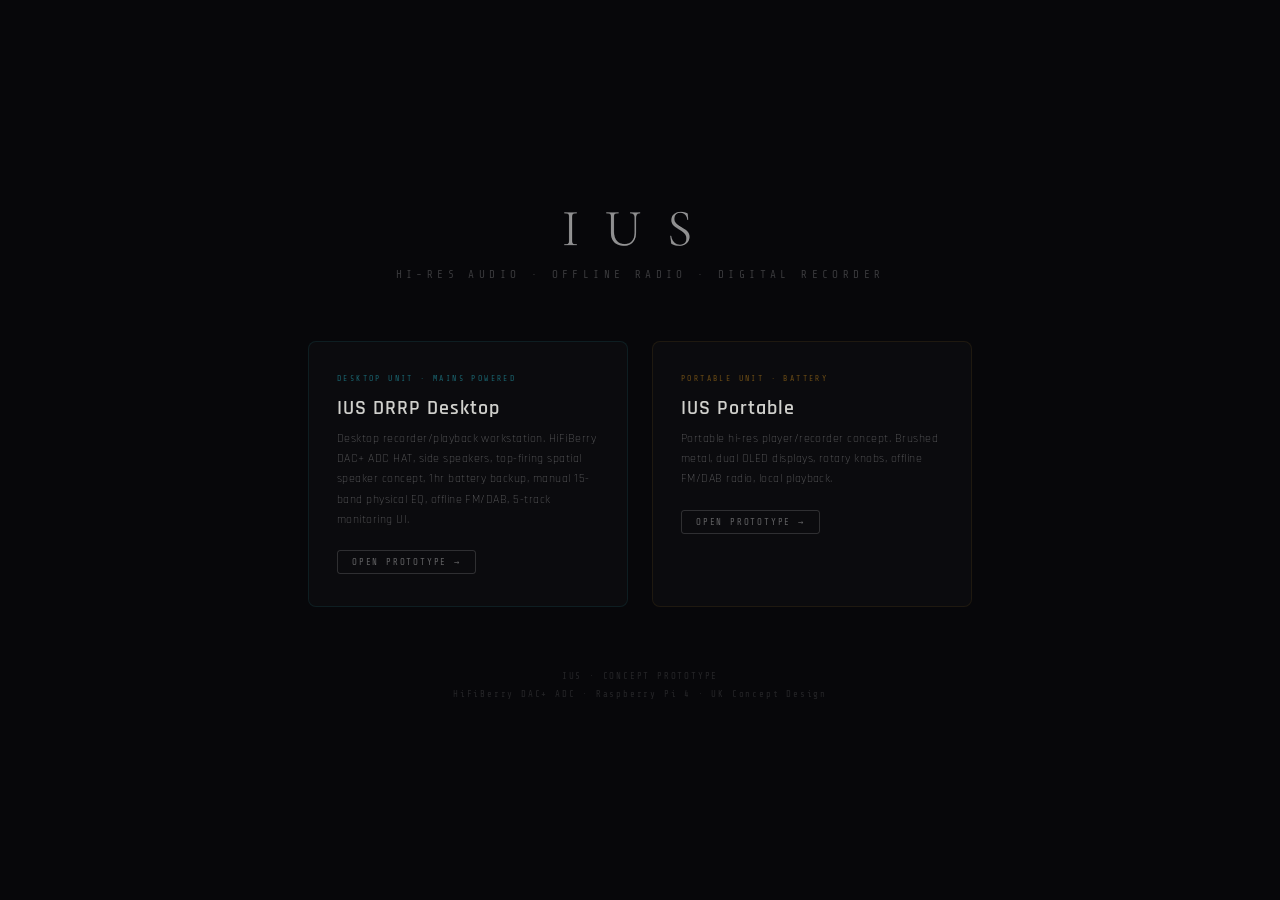
==== docs/index.html @ 7581f7c7 "Add files via upload" ====
<!DOCTYPE html>
<html lang="en">
<head>
<meta charset="UTF-8"/>
<meta name="viewport" content="width=device-width, initial-scale=1.0"/>
<title>IUS DRRP Product Suite</title>
<link href="https://fonts.googleapis.com/css2?family=Cormorant+Garamond:wght@300;400&family=Share+Tech+Mono&family=Rajdhani:wght@300;400;600&display=swap" rel="stylesheet"/>
<style>
*{box-sizing:border-box;margin:0;padding:0}
body{background:#07070a;color:#d0d0cc;font-family:'Rajdhani',sans-serif;min-height:100vh;display:flex;flex-direction:column;align-items:center;justify-content:center;padding:60px 20px;}
.logo{font-family:'Cormorant Garamond',serif;font-size:52px;font-weight:300;letter-spacing:.5em;color:rgba(255,255,255,.55);margin-bottom:8px;-webkit-text-stroke:0.5px rgba(255,255,255,.3)}
.sub{font-family:'Share Tech Mono',monospace;font-size:11px;letter-spacing:.4em;color:rgba(255,255,255,.2);margin-bottom:60px}
.cards{display:flex;gap:24px;flex-wrap:wrap;justify-content:center;max-width:780px}
.card{border:1px solid rgba(255,255,255,.08);border-radius:8px;padding:32px 28px;width:320px;text-decoration:none;color:inherit;transition:all .3s ease;position:relative;overflow:hidden;background:rgba(255,255,255,.02)}
.card::before{content:'';position:absolute;inset:0;opacity:0;background:linear-gradient(135deg,rgba(255,255,255,.04),transparent);transition:opacity .3s}
.card:hover{border-color:rgba(255,255,255,.18);transform:translateY(-4px);box-shadow:0 20px 40px rgba(0,0,0,.5)}
.card:hover::before{opacity:1}
.card-tag{font-family:'Share Tech Mono',monospace;font-size:8px;letter-spacing:.3em;color:rgba(255,255,255,.25);margin-bottom:12px}
.card-title{font-size:20px;font-weight:600;letter-spacing:.05em;margin-bottom:8px}
.card-desc{font-size:12px;font-weight:300;color:rgba(255,255,255,.4);line-height:1.7;letter-spacing:.04em;margin-bottom:20px}
.card-cta{font-family:'Share Tech Mono',monospace;font-size:9px;letter-spacing:.2em;color:rgba(255,255,255,.35);border:1px solid rgba(255,255,255,.15);padding:6px 14px;border-radius:3px;display:inline-block;transition:all .2s}
.card:hover .card-cta{color:rgba(255,255,255,.7);border-color:rgba(255,255,255,.35)}
.card.desktop .card-tag{color:rgba(48,232,255,.4)}
.card.desktop{border-color:rgba(48,232,255,.08)}
.card.desktop:hover{border-color:rgba(48,232,255,.25);box-shadow:0 20px 40px rgba(0,0,0,.5),0 0 40px rgba(48,232,255,.05)}
.card.portable .card-tag{color:rgba(255,176,32,.4)}
.card.portable{border-color:rgba(255,176,32,.08)}
.card.portable:hover{border-color:rgba(255,176,32,.25);box-shadow:0 20px 40px rgba(0,0,0,.5),0 0 40px rgba(255,176,32,.05)}
.footer{margin-top:60px;font-family:'Share Tech Mono',monospace;font-size:9px;color:rgba(255,255,255,.12);letter-spacing:.2em;text-align:center;line-height:2}
</style>
</head>
<body>
<div class="logo">IUS</div>
<div class="sub">HI-RES AUDIO · OFFLINE RADIO · DIGITAL RECORDER</div>
<div class="cards">
  <a class="card desktop" href="ius-desktop.html">
    <div class="card-tag">DESKTOP UNIT · MAINS POWERED</div>
    <div class="card-title">IUS DRRP Desktop</div>
    <div class="card-desc">Desktop recorder/playback workstation. HiFiBerry DAC+ ADC HAT, side speakers, top-firing spatial speaker concept, 1hr battery backup, manual 15-band physical EQ, offline FM/DAB, 5-track monitoring UI.</div>
    <div class="card-cta">OPEN PROTOTYPE →</div>
  </a>
  <a class="card portable" href="ius-portable.html">
    <div class="card-tag">PORTABLE UNIT · BATTERY</div>
    <div class="card-title">IUS Portable</div>
    <div class="card-desc">Portable hi-res player/recorder concept. Brushed metal, dual OLED displays, rotary knobs, offline FM/DAB radio, local playback.</div>
    <div class="card-cta">OPEN PROTOTYPE →</div>
  </a>
</div>
<div class="footer">
  IUS · CONCEPT PROTOTYPE<br>
  HiFiBerry DAC+ ADC · Raspberry Pi 4 · UK Concept Design
</div>
</body>
</html>
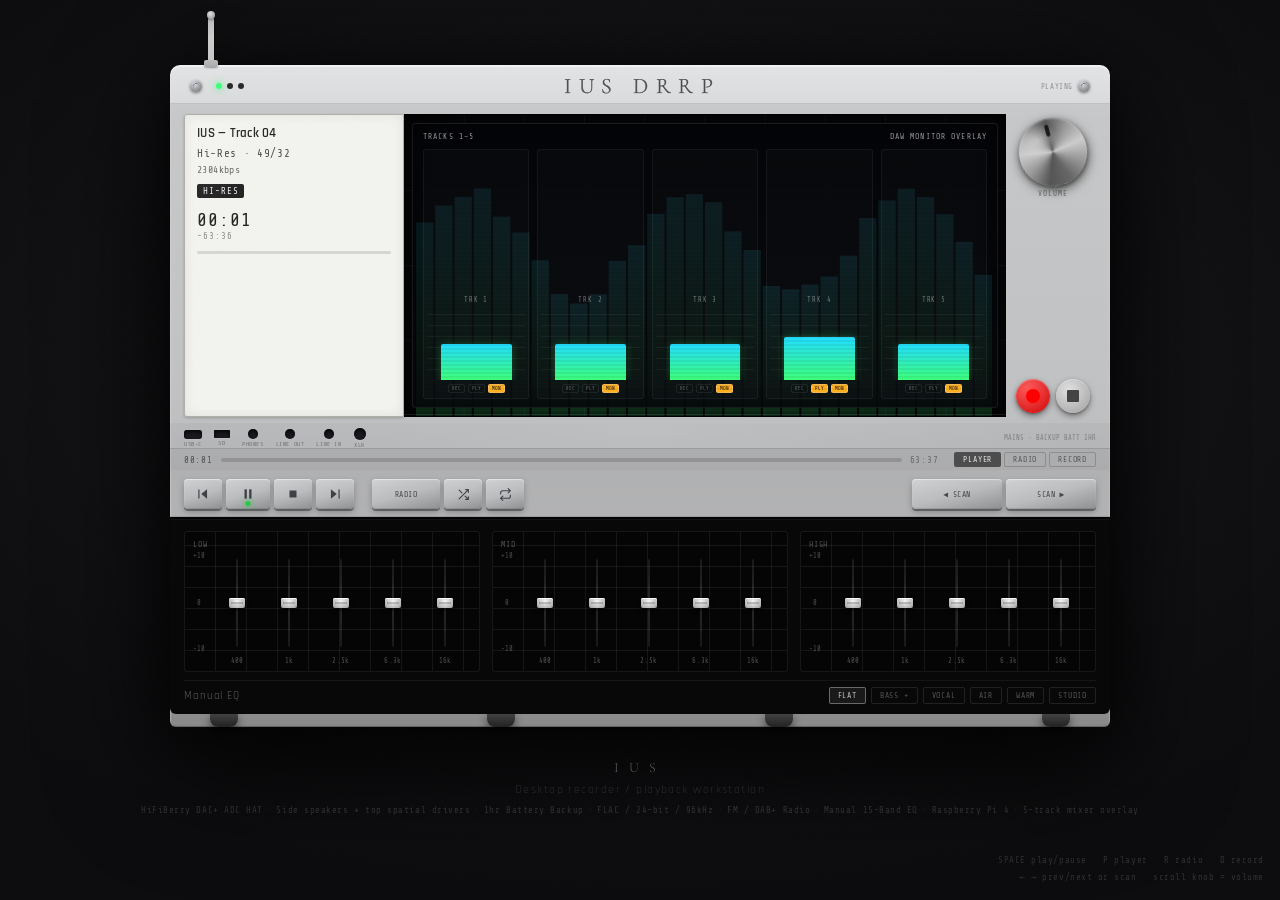
==== commit d94a6fdf: "Add files via upload" ====
--- a/docs/index.html
+++ b/docs/index.html
@@ -3,52 +3,1231 @@
 <head>
 <meta charset="UTF-8"/>
 <meta name="viewport" content="width=device-width, initial-scale=1.0"/>
-<title>IUS DRRP Product Suite</title>
-<link href="https://fonts.googleapis.com/css2?family=Cormorant+Garamond:wght@300;400&family=Share+Tech+Mono&family=Rajdhani:wght@300;400;600&display=swap" rel="stylesheet"/>
+<title>IUS DRRP Desktop</title>
+<link rel="preconnect" href="https://fonts.googleapis.com"/>
+<link href="https://fonts.googleapis.com/css2?family=Cormorant+Garamond:wght@300;400&family=Share+Tech+Mono&family=Rajdhani:wght@300;400;500;600&display=swap" rel="stylesheet"/>
 <style>
-*{box-sizing:border-box;margin:0;padding:0}
-body{background:#07070a;color:#d0d0cc;font-family:'Rajdhani',sans-serif;min-height:100vh;display:flex;flex-direction:column;align-items:center;justify-content:center;padding:60px 20px;}
-.logo{font-family:'Cormorant Garamond',serif;font-size:52px;font-weight:300;letter-spacing:.5em;color:rgba(255,255,255,.55);margin-bottom:8px;-webkit-text-stroke:0.5px rgba(255,255,255,.3)}
-.sub{font-family:'Share Tech Mono',monospace;font-size:11px;letter-spacing:.4em;color:rgba(255,255,255,.2);margin-bottom:60px}
-.cards{display:flex;gap:24px;flex-wrap:wrap;justify-content:center;max-width:780px}
-.card{border:1px solid rgba(255,255,255,.08);border-radius:8px;padding:32px 28px;width:320px;text-decoration:none;color:inherit;transition:all .3s ease;position:relative;overflow:hidden;background:rgba(255,255,255,.02)}
-.card::before{content:'';position:absolute;inset:0;opacity:0;background:linear-gradient(135deg,rgba(255,255,255,.04),transparent);transition:opacity .3s}
-.card:hover{border-color:rgba(255,255,255,.18);transform:translateY(-4px);box-shadow:0 20px 40px rgba(0,0,0,.5)}
-.card:hover::before{opacity:1}
-.card-tag{font-family:'Share Tech Mono',monospace;font-size:8px;letter-spacing:.3em;color:rgba(255,255,255,.25);margin-bottom:12px}
-.card-title{font-size:20px;font-weight:600;letter-spacing:.05em;margin-bottom:8px}
-.card-desc{font-size:12px;font-weight:300;color:rgba(255,255,255,.4);line-height:1.7;letter-spacing:.04em;margin-bottom:20px}
-.card-cta{font-family:'Share Tech Mono',monospace;font-size:9px;letter-spacing:.2em;color:rgba(255,255,255,.35);border:1px solid rgba(255,255,255,.15);padding:6px 14px;border-radius:3px;display:inline-block;transition:all .2s}
-.card:hover .card-cta{color:rgba(255,255,255,.7);border-color:rgba(255,255,255,.35)}
-.card.desktop .card-tag{color:rgba(48,232,255,.4)}
-.card.desktop{border-color:rgba(48,232,255,.08)}
-.card.desktop:hover{border-color:rgba(48,232,255,.25);box-shadow:0 20px 40px rgba(0,0,0,.5),0 0 40px rgba(48,232,255,.05)}
-.card.portable .card-tag{color:rgba(255,176,32,.4)}
-.card.portable{border-color:rgba(255,176,32,.08)}
-.card.portable:hover{border-color:rgba(255,176,32,.25);box-shadow:0 20px 40px rgba(0,0,0,.5),0 0 40px rgba(255,176,32,.05)}
-.footer{margin-top:60px;font-family:'Share Tech Mono',monospace;font-size:9px;color:rgba(255,255,255,.12);letter-spacing:.2em;text-align:center;line-height:2}
+*,*::before,*::after{box-sizing:border-box;margin:0;padding:0}
+:root{
+  /* Body / housing */
+  --body-light:#d6d7d8;--body-mid:#c4c5c6;--body-dark:#aaaaac;
+  --body-edge:#888;--body-shadow:#666;
+  --body-hi:rgba(255,255,255,.45);
+  /* Brushed metal */
+  --rim-top:#e2e3e4;--rim-bot:#8a8b8c;
+  /* Display */
+  --disp-bg:#060608;--disp-dim:#0c0c10;
+  --disp-green:#3dff7a;--disp-amber:#ffb020;
+  --disp-cyan:#22ddff;--disp-red:#ff2a3c;--disp-white:#e8eeea;
+  /* Info panel */
+  --info-bg:#f2f2ee;--info-border:#b0b0a8;
+  /* Buttons */
+  --btn-top:#d0d1d2;--btn-face:#bbbcbe;--btn-bot:#8e9092;
+  /* EQ */
+  --eq-bg:#080808;--eq-grid:rgba(255,255,255,.07);--eq-line:rgba(255,255,255,.18);
+  --fader-track:rgba(255,255,255,.12);--fader-dot:#f0f0f0;
+  /* Fonts */
+  --f-display:'Cormorant Garamond',serif;
+  --f-mono:'Share Tech Mono',monospace;
+  --f-ui:'Rajdhani',sans-serif;
+}
+html,body{min-height:100%;background:#111114;font-family:var(--f-ui);color:#e0e0e0}
+body{display:flex;flex-direction:column;align-items:center;justify-content:center;min-height:100vh;padding:40px 16px 60px;
+  background:radial-gradient(ellipse 70% 60% at 50% 40%,#1a1a1e 0%,#0c0c0e 100%)}
+
+/* ═══════════════════════════════
+   SCENE
+═══════════════════════════════ */
+.scene{position:relative;display:flex;flex-direction:column;align-items:center;gap:0;width:100%}
+.grain{position:fixed;inset:0;pointer-events:none;opacity:.4;mix-blend-mode:overlay;z-index:0;
+  background-image:url("data:image/svg+xml,%3Csvg viewBox='0 0 200 200' xmlns='http://www.w3.org/2000/svg'%3E%3Cfilter id='n'%3E%3CfeTurbulence type='fractalNoise' baseFrequency='.9' numOctaves='4' stitchTiles='stitch'/%3E%3C/filter%3E%3Crect width='100%25' height='100%25' filter='url(%23n)' opacity='.035'/%3E%3C/svg%3E");
+  background-size:200px}
+
+/* ═══════════════════════════════
+   DEVICE WRAPPER
+═══════════════════════════════ */
+.device{
+  position:relative;z-index:10;width:min(940px,98vw);
+  filter:drop-shadow(0 28px 56px rgba(0,0,0,.8)) drop-shadow(0 6px 18px rgba(0,0,0,.5));
+  animation:unitEnter .85s cubic-bezier(.16,1,.3,1) both;
+}
+
+/* ═══════════════════════════════
+   HOUSING
+═══════════════════════════════ */
+.housing{
+  position:relative;
+  border-radius:10px 10px 6px 6px;
+  overflow:visible;
+  background-image:
+    repeating-linear-gradient(0deg,transparent,transparent 3px,rgba(255,255,255,.008) 3px,rgba(255,255,255,.008) 6px),
+    linear-gradient(180deg,var(--rim-top) 0%,var(--body-light) 8%,var(--body-mid) 45%,var(--body-dark) 85%,var(--body-edge) 100%);
+  box-shadow:
+    inset 0 2px 1px rgba(255,255,255,.5),
+    inset 0 -1px 1px rgba(0,0,0,.3),
+    inset 1px 0 1px rgba(255,255,255,.3),
+    inset -1px 0 1px rgba(255,255,255,.2);
+}
+
+/* ═══════════════════════════════
+   TOP RAIL — branding + screws
+═══════════════════════════════ */
+.top-rail{
+  display:flex;align-items:center;justify-content:space-between;
+  padding:8px 20px 4px;
+  border-bottom:1px solid rgba(0,0,0,.12);
+  position:relative;
+}
+.screw{
+  width:12px;height:12px;border-radius:50%;
+  background:radial-gradient(circle at 38% 35%,#dde 0%,#aaa 40%,#666 100%);
+  box-shadow:0 1px 3px rgba(0,0,0,.5),inset 0 1px 1px rgba(255,255,255,.4);
+  position:relative;flex-shrink:0;
+}
+.screw::after{
+  content:'';position:absolute;inset:3px;
+  background:transparent;
+  border-top:1.5px solid rgba(0,0,0,.5);
+  border-radius:50%;transform:rotate(-35deg);
+}
+.brand-logo{
+  font-family:var(--f-display);font-size:22px;font-weight:300;
+  letter-spacing:.35em;color:rgba(60,60,60,.85);
+  text-transform:uppercase;
+  /* Outline/stroke style from Image 3 */
+  -webkit-text-stroke:0.5px rgba(40,40,40,.6);
+  text-shadow:0 1px 0 rgba(255,255,255,.5);
+  user-select:none;
+}
+
+/* Antenna */
+.antenna{
+  position:absolute;top:-48px;left:38px;width:6px;height:50px;
+  background:linear-gradient(180deg,#bbb 0%,#ccc 40%,var(--body-mid) 100%);
+  border-radius:3px 3px 0 0;
+  box-shadow:1px 0 2px rgba(0,0,0,.3);
+  transform-origin:bottom center;
+}
+.antenna::before{
+  content:'';position:absolute;top:-6px;left:50%;transform:translateX(-50%);
+  width:8px;height:8px;border-radius:50%;
+  background:radial-gradient(circle at 40% 35%,#e0e0e0,#888);
+  box-shadow:0 1px 3px rgba(0,0,0,.4);
+}
+.antenna-base{
+  position:absolute;bottom:0;left:50%;transform:translateX(-50%);
+  width:14px;height:7px;border-radius:2px;
+  background:linear-gradient(180deg,#bbb,var(--body-dark));
+  box-shadow:0 1px 2px rgba(0,0,0,.3);
+}
+
+/* ═══════════════════════════════
+   MAIN DISPLAY SECTION
+═══════════════════════════════ */
+.display-section{
+  display:flex;gap:0;padding:10px 14px 6px;align-items:stretch;
+  background:linear-gradient(180deg,rgba(0,0,0,.08) 0%,transparent 100%);
+}
+
+/* Left: white info panel */
+.info-panel{
+  width:220px;flex-shrink:0;
+  background:var(--info-bg);
+  border:1px solid var(--info-border);
+  border-radius:3px 0 0 3px;
+  padding:10px 12px;
+  display:flex;flex-direction:column;gap:4px;
+  box-shadow:inset 0 0 12px rgba(0,0,0,.08),0 1px 3px rgba(0,0,0,.2);
+  position:relative;min-height:110px;
+}
+.info-panel::after{
+  content:'';position:absolute;top:0;left:0;right:0;bottom:0;
+  background:linear-gradient(135deg,rgba(255,255,255,.1) 0%,transparent 50%);
+  pointer-events:none;border-radius:3px 0 0 3px;
+}
+.info-track-name{font-family:var(--f-ui);font-size:13px;font-weight:600;color:#1a1a1a;letter-spacing:.02em}
+.info-quality{font-family:var(--f-mono);font-size:11px;color:#444;letter-spacing:.06em;margin-top:2px}
+.info-detail{font-family:var(--f-mono);font-size:10px;color:#666;letter-spacing:.04em}
+.info-format-badge{
+  display:inline-block;margin-top:4px;padding:2px 6px;
+  background:#1a1a1a;color:#f0f0f0;
+  font-family:var(--f-mono);font-size:9px;letter-spacing:.1em;border-radius:2px;
+}
+.info-progress{margin-top:auto;height:3px;background:rgba(0,0,0,.12);border-radius:2px;overflow:hidden}
+.info-progress-fill{height:100%;background:linear-gradient(90deg,#1a1a1a,#555);border-radius:2px;transition:width .6s linear;width:0%}
+
+/* Centre: waveform display */
+.waveform-display{
+  flex:1;background:var(--disp-bg);position:relative;overflow:hidden;
+  border-top:1px solid #000;border-bottom:1px solid #000;
+  box-shadow:inset 0 0 30px rgba(0,0,0,.7);
+  min-height:110px;
+}
+.waveform-display::after{
+  content:'';position:absolute;inset:0;pointer-events:none;z-index:5;
+  background:repeating-linear-gradient(0deg,transparent,transparent 2px,rgba(0,0,0,.06) 2px,rgba(0,0,0,.06) 4px);
+}
+#waveCanvas{width:100%;height:100%;display:block}
+
+/* Radio freq overlay (hidden in player mode) */
+.wave-radio-overlay{
+  position:absolute;inset:0;display:flex;flex-direction:column;
+  align-items:center;justify-content:center;gap:4px;
+  pointer-events:none;opacity:0;transition:opacity .3s;z-index:4;
+}
+.wave-radio-overlay.show{opacity:1}
+.radio-big-freq{font-family:var(--f-mono);font-size:32px;color:var(--disp-amber);letter-spacing:.08em;text-shadow:0 0 20px var(--disp-amber)}
+.radio-big-band{font-family:var(--f-mono);font-size:10px;color:var(--disp-amber);letter-spacing:.4em;opacity:.8}
+.radio-station-name{font-family:var(--f-mono);font-size:11px;color:var(--disp-cyan);letter-spacing:.1em}
+
+/* Rec overlay */
+.wave-rec-overlay{
+  position:absolute;bottom:6px;right:8px;
+  font-family:var(--f-mono);font-size:10px;color:var(--disp-red);letter-spacing:.2em;
+  opacity:0;transition:opacity .3s;z-index:4;
+}
+.wave-rec-overlay.show{opacity:1;animation:recBlink 1s ease-in-out infinite}
+
+.mixer-overlay{position:absolute;inset:8px;display:flex;flex-direction:column;gap:8px;padding:8px 10px;background:linear-gradient(180deg,rgba(4,5,8,.92),rgba(8,10,14,.88));border:1px solid rgba(255,255,255,.08);border-radius:4px;opacity:0;pointer-events:none;transition:opacity .18s ease;z-index:4;box-shadow:inset 0 0 18px rgba(0,0,0,.45);}
+.mixer-overlay.active{opacity:1;}
+.mixer-head{display:flex;justify-content:space-between;align-items:center;font-family:var(--f-mono);font-size:8px;letter-spacing:.14em;color:rgba(255,255,255,.6);}
+.mixer-grid{display:grid;grid-template-columns:repeat(5,1fr);gap:8px;flex:1;}
+.mixer-track{display:flex;flex-direction:column;align-items:center;justify-content:flex-end;gap:4px;padding:5px 3px;background:rgba(255,255,255,.02);border:1px solid rgba(255,255,255,.05);border-radius:3px;}
+.mixer-label{font-family:var(--f-mono);font-size:7px;color:rgba(255,255,255,.42);letter-spacing:.12em;}
+.mixer-meter-wrap{width:100%;height:72px;display:flex;align-items:flex-end;justify-content:center;background:repeating-linear-gradient(0deg,transparent,transparent 10px,rgba(255,255,255,.05) 10px,rgba(255,255,255,.05) 11px);border-radius:2px;overflow:hidden;position:relative;}
+.mixer-meter{width:72%;height:20%;background:linear-gradient(180deg,var(--disp-cyan),var(--disp-green));box-shadow:0 0 8px rgba(61,255,122,.25);border-radius:2px 2px 0 0;transition:height .16s ease;}
+.mixer-state{display:flex;gap:3px;flex-wrap:wrap;justify-content:center;}
+.mixer-pill{padding:1px 3px;border:1px solid rgba(255,255,255,.08);border-radius:2px;font-family:var(--f-mono);font-size:5px;color:rgba(255,255,255,.36);}
+.mixer-pill.on{color:#111;background:var(--disp-amber);border-color:rgba(255,255,255,.25);}
+.mixer-pill.mon.on{background:var(--disp-cyan);}
+
+/* Right control cluster */
+.control-cluster{
+  display:flex;flex-direction:column;align-items:center;justify-content:space-between;
+  padding:4px 6px 4px 10px;gap:8px;flex-shrink:0;
+}
+.main-knob-wrap{display:flex;flex-direction:column;align-items:center;gap:3px}
+.main-knob{
+  width:68px;height:68px;border-radius:50%;cursor:ns-resize;
+  position:relative;user-select:none;
+  background:
+    radial-gradient(ellipse 55% 38% at 32% 28%,rgba(255,255,255,.42) 0%,transparent 60%),
+    conic-gradient(from 0deg,#555,#999,#ccc,#999,#666,#555,#999,#ccc,#999,#555);
+  box-shadow:0 4px 12px rgba(0,0,0,.6),0 2px 4px rgba(0,0,0,.4),inset 0 1px 2px rgba(255,255,255,.25);
+  transition:transform .08s ease;
+}
+.main-knob:active{transform:scale(.97)}
+.main-knob-notch{
+  position:absolute;top:6px;left:50%;transform:translateX(-50%);
+  width:4px;height:12px;background:rgba(0,0,0,.75);border-radius:2px;
+}
+.main-knob-label{font-family:var(--f-mono);font-size:7.5px;color:rgba(0,0,0,.45);letter-spacing:.12em}
+
+.rec-btn-group{display:flex;gap:6px;align-items:center}
+.rec-btn{
+  width:34px;height:34px;border-radius:50%;border:none;cursor:pointer;
+  display:flex;align-items:center;justify-content:center;
+  box-shadow:0 3px 6px rgba(0,0,0,.4),0 1px 2px rgba(0,0,0,.3),inset 0 1px 1px rgba(255,255,255,.3);
+  transition:all .1s ease;outline:none;position:relative;
+  background:radial-gradient(circle at 38% 32%,rgba(255,255,255,.35),rgba(0,0,0,.1));
+}
+.rec-btn.record-btn{background:radial-gradient(circle at 38% 32%,#ff6666,#cc0000)}
+.rec-btn.record-btn::after{content:'';width:14px;height:14px;border-radius:50%;background:#ff0000;box-shadow:0 0 6px rgba(255,0,0,.6)}
+.rec-btn.record-btn.active::after{animation:recBlink 0.8s ease-in-out infinite}
+.rec-btn.stop-btn{background:radial-gradient(circle at 38% 32%,#e0e0e0,#a0a0a0)}
+.rec-btn.stop-btn::after{content:'';width:12px;height:12px;background:#444;border-radius:1px}
+.rec-btn:active{transform:translateY(1px);box-shadow:0 1px 3px rgba(0,0,0,.4)}
+
+/* ═══════════════════════════════
+   PROGRESS / TABS ROW
+═══════════════════════════════ */
+.progress-row{
+  display:flex;align-items:center;gap:8px;
+  padding:3px 14px 3px;
+  background:rgba(0,0,0,.08);
+  border-top:1px solid rgba(0,0,0,.1);border-bottom:1px solid rgba(255,255,255,.06);
+}
+.prog-time{font-family:var(--f-mono);font-size:9px;color:rgba(0,0,0,.5);letter-spacing:.08em;flex-shrink:0}
+.prog-track{flex:1;height:4px;background:rgba(0,0,0,.15);border-radius:2px;overflow:hidden;cursor:pointer;position:relative}
+.prog-fill{height:100%;background:linear-gradient(90deg,#555,#333);border-radius:2px;transition:width .5s linear;width:0%;pointer-events:none}
+.prog-total{font-family:var(--f-mono);font-size:9px;color:rgba(0,0,0,.4);letter-spacing:.08em;flex-shrink:0}
+/* Mode tab buttons */
+.mode-tabs{display:flex;gap:3px;margin-left:8px}
+.mode-tab{
+  padding:2px 8px;border:1px solid rgba(0,0,0,.18);border-radius:2px;
+  background:transparent;cursor:pointer;
+  font-family:var(--f-mono);font-size:8px;letter-spacing:.1em;
+  color:rgba(0,0,0,.5);transition:all .15s ease;outline:none;
+}
+.mode-tab.active{background:rgba(0,0,0,.55);color:#e8e8e8;border-color:transparent}
+.mode-tab:hover:not(.active){background:rgba(0,0,0,.1)}
+
+/* ═══════════════════════════════
+   TRANSPORT ROW
+═══════════════════════════════ */
+.transport-row{
+  display:flex;align-items:center;gap:4px;
+  padding:8px 14px 7px;
+  background:linear-gradient(180deg,rgba(0,0,0,.05) 0%,rgba(0,0,0,.02) 100%);
+  border-bottom:1px solid rgba(0,0,0,.1);
+}
+/* Physical square button */
+.t-btn{
+  width:38px;height:30px;border:none;border-radius:4px;cursor:pointer;
+  display:flex;align-items:center;justify-content:center;
+  font-family:var(--f-mono);font-size:8px;color:rgba(40,42,46,.8);
+  letter-spacing:.06em;outline:none;position:relative;
+  background:linear-gradient(165deg,var(--btn-top) 0%,var(--btn-face) 50%,var(--btn-bot) 100%);
+  box-shadow:0 2px 0 rgba(0,0,0,.35),0 3px 6px rgba(0,0,0,.25),inset 0 1px 1px rgba(255,255,255,.5),inset 0 -1px 0 rgba(0,0,0,.1);
+  transition:all .08s ease;user-select:none;
+}
+.t-btn svg{width:14px;height:14px;pointer-events:none}
+.t-btn svg polygon,.t-btn svg rect{fill:rgba(35,38,44,.82)}
+.t-btn svg line{stroke:rgba(35,38,44,.82);stroke-width:2;fill:none;stroke-linecap:round}
+.t-btn:hover{background:linear-gradient(165deg,#dcdee0 0%,#cacccf 50%,#989a9d 100%)}
+.t-btn:active,.t-btn.pressed{transform:translateY(2px);box-shadow:0 0 0 rgba(0,0,0,.35),inset 0 1px 2px rgba(0,0,0,.2)}
+/* Play button slightly larger + green indicator */
+.play-btn{width:44px;position:relative}
+.play-btn .play-led{
+  position:absolute;bottom:3px;left:50%;transform:translateX(-50%);
+  width:5px;height:5px;border-radius:50%;background:#2a2a2a;
+  transition:all .3s ease;
+}
+.play-btn.playing .play-led{background:#22cc44;box-shadow:0 0 6px #22cc44}
+/* Wide buttons */
+.t-btn.wide{width:68px}
+.t-btn.xwide{width:90px}
+/* Separator gap */
+.t-sep{width:10px;flex-shrink:0}
+.t-sep-sm{width:4px;flex-shrink:0}
+/* Right side of transport */
+.transport-right{margin-left:auto;display:flex;gap:4px;align-items:center}
+
+/* ═══════════════════════════════
+   EQ SECTION
+═══════════════════════════════ */
+.eq-section{
+  background:var(--eq-bg);
+  margin:0;
+  border-top:2px solid rgba(0,0,0,.5);
+  border-radius:0 0 6px 6px;
+  padding:12px 14px 10px;
+  position:relative;
+}
+.eq-section::before{
+  content:'';position:absolute;top:0;left:0;right:0;height:1px;
+  background:rgba(255,255,255,.04);
+}
+.eq-banks{display:flex;gap:12px}
+.eq-bank{
+  flex:1;display:flex;flex-direction:column;
+  border:1px solid rgba(255,255,255,.07);
+  border-radius:3px;padding:8px 8px 6px;
+  background:rgba(0,0,0,.3);
+  position:relative;
+}
+.eq-bank-bg-lines{
+  position:absolute;inset:0;overflow:hidden;border-radius:3px;pointer-events:none;
+  /* Subtle grid */
+  background-image:
+    repeating-linear-gradient(0deg,transparent,transparent 20px,var(--eq-grid) 20px,var(--eq-grid) 21px),
+    repeating-linear-gradient(90deg,transparent,transparent 30px,var(--eq-grid) 30px,var(--eq-grid) 31px);
+}
+.eq-bank-label-row{
+  display:flex;justify-content:flex-start;align-items:center;
+  margin-bottom:4px;
+}
+.eq-bank-dblabel{
+  font-family:var(--f-mono);font-size:8px;color:rgba(255,255,255,.3);
+  letter-spacing:.1em;
+}
+/* dB markers on left */
+.eq-db-markers{
+  display:flex;flex-direction:column;justify-content:space-between;
+  height:100px;padding:0;margin-right:4px;flex-shrink:0;
+}
+.eq-db-markers span{
+  font-family:var(--f-mono);font-size:7px;color:rgba(255,255,255,.28);
+  display:block;line-height:1;
+}
+.eq-faders-row{display:flex;gap:0;flex:1}
+.eq-fader-col{
+  flex:1;display:flex;flex-direction:column;align-items:center;gap:4px;
+  position:relative;
+}
+/* Fader track */
+.fader-track-wrap{
+  position:relative;width:100%;height:100px;display:flex;align-items:center;justify-content:center;
+  cursor:ns-resize;
+}
+.fader-track{
+  width:2px;height:88px;
+  background:linear-gradient(180deg,rgba(255,255,255,.08),rgba(255,255,255,.15),rgba(255,255,255,.08));
+  border-radius:1px;position:relative;
+}
+/* Tick marks on track */
+.fader-track::before{
+  content:'';position:absolute;left:-4px;right:-4px;
+  top:50%;height:1px;background:rgba(255,255,255,.2);transform:translateY(-50%);
+}
+/* Fader dot (the physical slider knob) */
+.fader-dot{
+  position:absolute;left:50%;transform:translate(-50%,-50%);
+  width:16px;height:10px;border-radius:2px;
+  background:radial-gradient(ellipse at 50% 30%,rgba(255,255,255,.95),rgba(200,200,200,.8));
+  box-shadow:0 2px 4px rgba(0,0,0,.6),0 1px 1px rgba(0,0,0,.3),inset 0 1px 0 rgba(255,255,255,.9);
+  cursor:ns-resize;top:50%;
+  z-index:5;transition:top .05s linear;
+}
+.fader-dot::after{content:'';position:absolute;inset:4px 2px;border-top:1px solid rgba(0,0,0,.2);border-bottom:1px solid rgba(0,0,0,.2)}
+/* Freq label */
+.fader-freq-label{
+  font-family:var(--f-mono);font-size:7px;color:rgba(255,255,255,.3);
+  letter-spacing:.04em;text-align:center;flex-shrink:0;
+}
+/* EQ bank group row (db markers + faders) */
+.eq-bank-main{display:flex;align-items:flex-start;gap:2px}
+/* Zero-line indicator */
+.fader-track::after{
+  content:'';position:absolute;left:-5px;right:-5px;
+  top:50%;height:1px;
+  background:rgba(255,255,255,.12);transform:translateY(-50%);
+}
+
+/* EQ footer */
+.eq-footer{
+  display:flex;align-items:center;justify-content:space-between;
+  margin-top:8px;padding-top:6px;border-top:1px solid rgba(255,255,255,.05);
+}
+.eq-label{font-family:var(--f-ui);font-size:11px;font-weight:400;color:rgba(255,255,255,.35);letter-spacing:.08em}
+.eq-presets{display:flex;gap:5px}
+.eq-preset-btn{
+  padding:3px 8px;border:1px solid rgba(255,255,255,.1);border-radius:2px;
+  background:transparent;color:rgba(255,255,255,.3);
+  font-family:var(--f-mono);font-size:8px;letter-spacing:.1em;
+  cursor:pointer;transition:all .18s;outline:none;
+}
+.eq-preset-btn:hover,.eq-preset-btn.active{
+  border-color:rgba(255,255,255,.35);color:rgba(255,255,255,.75);
+  background:rgba(255,255,255,.07);
+}
+
+/* ═══════════════════════════════
+   FEET
+═══════════════════════════════ */
+.feet-row{
+  display:flex;justify-content:space-between;padding:0 40px;
+  margin-top:-1px;
+}
+.foot{
+  width:28px;height:14px;
+  background:linear-gradient(180deg,#444,#222);
+  border-radius:0 0 8px 8px;
+  box-shadow:0 4px 8px rgba(0,0,0,.5);
+}
+
+/* ═══════════════════════════════
+   SIDE PORTS (visual only)
+═══════════════════════════════ */
+.side-ports-row{
+  display:flex;align-items:center;justify-content:center;gap:12px;
+  padding:5px 14px 0;
+  background:linear-gradient(90deg,rgba(0,0,0,.04),transparent,rgba(0,0,0,.04));
+}
+.port-item{display:flex;flex-direction:column;align-items:center;gap:2px}
+.port-hole{background:#1a1a20;border-radius:2px;box-shadow:inset 0 2px 4px rgba(0,0,0,.8),0 1px 0 rgba(255,255,255,.1)}
+.port-hole.usb{width:18px;height:9px;border-radius:3px}
+.port-hole.jack{width:10px;height:10px;border-radius:50%}
+.port-hole.sd{width:16px;height:8px;border-radius:1px}
+.port-hole.xlr{width:12px;height:12px;border-radius:50%}
+.port-label{font-family:var(--f-mono);font-size:6px;color:rgba(0,0,0,.38);letter-spacing:.1em}
+
+/* ═══════════════════════════════
+   BELOW DEVICE INFO
+═══════════════════════════════ */
+.device-info{
+  margin-top:32px;text-align:center;z-index:10;
+  animation:fadeUp .9s .4s both;
+}
+.device-info-brand{
+  font-family:var(--f-display);font-size:14px;font-weight:300;
+  letter-spacing:.7em;color:rgba(255,255,255,.35);margin-bottom:6px;
+}
+.device-info-tagline{font-family:var(--f-ui);font-size:12px;font-weight:300;color:rgba(255,255,255,.2);letter-spacing:.12em;margin-bottom:8px}
+.device-info-specs{display:flex;flex-wrap:wrap;justify-content:center;gap:0 4px;font-family:var(--f-mono);font-size:9px;color:rgba(255,255,255,.15);letter-spacing:.06em}
+.device-info-specs .dot{color:rgba(255,255,255,.1)}
+
+/* Kbd hint */
+.kbd-hint{position:fixed;bottom:14px;right:16px;font-family:var(--f-mono);font-size:9px;color:rgba(255,255,255,.15);letter-spacing:.06em;line-height:1.9;text-align:right;pointer-events:none;animation:fadeUp .8s 2s both}
+@media(max-width:600px){.kbd-hint{display:none}}
+
+/* ═══════════════════════════════
+   KEYFRAMES
+═══════════════════════════════ */
+@keyframes unitEnter{from{opacity:0;transform:translateY(24px) scale(.98)}to{opacity:1;transform:none}}
+@keyframes fadeUp{from{opacity:0;transform:translateY(12px)}to{opacity:1;transform:none}}
+@keyframes recBlink{0%,100%{opacity:1}50%{opacity:.2}}
+@keyframes dotBreathe{0%,100%{opacity:1}50%{opacity:.35}}
+
+/* ═══════════════════════════════
+   STATUS LEDS
+═══════════════════════════════ */
+.status-leds{display:flex;gap:5px;align-items:center}
+.led{width:6px;height:6px;border-radius:50%;background:#2a2a2a;transition:all .35s ease}
+.led.on-red{background:var(--disp-red);box-shadow:0 0 7px var(--disp-red)}
+.led.on-green{background:var(--disp-green);box-shadow:0 0 7px var(--disp-green);animation:dotBreathe 2.5s ease-in-out infinite}
+.led.on-amber{background:var(--disp-amber);box-shadow:0 0 7px var(--disp-amber)}
+
+/* Mode button active accent line */
+.t-btn.mode-active{
+  background:linear-gradient(165deg,#888a8d 0%,#6c6e70 50%,#505255 100%);
+  color:rgba(220,222,225,.9);
+  box-shadow:0 1px 0 rgba(0,0,0,.4),inset 0 2px 3px rgba(0,0,0,.25);
+}
+
+/* Responsive */
+@media(max-width:700px){
+  .info-panel{width:140px}
+  .brand-logo{font-size:16px;letter-spacing:.2em}
+  .main-knob{width:52px;height:52px}
+  .eq-banks{gap:6px}
+  .t-btn{width:30px;height:26px}
+  .t-btn.wide{width:52px}
+  .t-btn.xwide{width:68px}
+}
 </style>
 </head>
 <body>
-<div class="logo">IUS</div>
-<div class="sub">HI-RES AUDIO · OFFLINE RADIO · DIGITAL RECORDER</div>
-<div class="cards">
-  <a class="card desktop" href="ius-desktop.html">
-    <div class="card-tag">DESKTOP UNIT · MAINS POWERED</div>
-    <div class="card-title">IUS DRRP Desktop</div>
-    <div class="card-desc">Desktop recorder/playback workstation. HiFiBerry DAC+ ADC HAT, side speakers, top-firing spatial speaker concept, 1hr battery backup, manual 15-band physical EQ, offline FM/DAB, 5-track monitoring UI.</div>
-    <div class="card-cta">OPEN PROTOTYPE →</div>
-  </a>
-  <a class="card portable" href="ius-portable.html">
-    <div class="card-tag">PORTABLE UNIT · BATTERY</div>
-    <div class="card-title">IUS Portable</div>
-    <div class="card-desc">Portable hi-res player/recorder concept. Brushed metal, dual OLED displays, rotary knobs, offline FM/DAB radio, local playback.</div>
-    <div class="card-cta">OPEN PROTOTYPE →</div>
-  </a>
+<div class="grain"></div>
+
+<div class="scene">
+
+<!-- ═══════ DEVICE ═══════ -->
+<div class="device">
+<div class="housing">
+
+  <!-- Antenna -->
+  <div class="antenna" id="antenna"><div class="antenna-base"></div></div>
+
+  <!-- Top rail -->
+  <div class="top-rail">
+    <div style="display:flex;align-items:center;gap:14px">
+      <div class="screw"></div>
+      <div class="status-leds">
+        <div class="led" id="ledPower"></div>
+        <div class="led" id="ledRec"></div>
+        <div class="led" id="ledSig"></div>
+      </div>
+    </div>
+    <div class="brand-logo">IUS DRRP</div>
+    <div style="display:flex;align-items:center;gap:14px">
+      <div class="status-leds" style="flex-direction:row-reverse">
+        <div class="screw"></div>
+        <div style="font-family:var(--f-mono);font-size:7.5px;color:rgba(0,0,0,.35);letter-spacing:.08em" id="topStatusText">STANDBY</div>
+      </div>
+    </div>
+  </div>
+
+  <!-- Display section -->
+  <div class="display-section">
+
+    <!-- Left info panel -->
+    <div class="info-panel" id="infoPanel">
+      <div class="info-track-name" id="infTrackName">IUS DRRP — Track 04</div>
+      <div class="info-quality" id="infQuality">Hi-Res · 49/32</div>
+      <div class="info-detail" id="infDetail">FLAC · 24-bit / 48kHz</div>
+      <div><span class="info-format-badge" id="infBadge">HI-RES</span></div>
+      <div style="margin-top:6px">
+        <div style="font-family:var(--f-mono);font-size:18px;color:#1a1a1a;letter-spacing:.06em" id="infTime">00:00</div>
+        <div style="font-family:var(--f-mono);font-size:9px;color:#888;letter-spacing:.1em;margin-top:1px" id="infRemain">--:--</div>
+      </div>
+      <div class="info-progress" style="margin-top:6px">
+        <div class="info-progress-fill" id="infProgressFill"></div>
+      </div>
+    </div>
+
+    <!-- Centre waveform -->
+    <div class="waveform-display" id="waveformDisplay">
+      <canvas id="waveCanvas"></canvas>
+      <div class="wave-radio-overlay" id="radioOverlay">
+        <div class="radio-big-band" id="radioBigBand">FM</div>
+        <div class="radio-big-freq" id="radioBigFreq">102.5</div>
+        <div class="radio-station-name" id="radioStationName">BBC Radio 6</div>
+      </div>
+      <div class="wave-rec-overlay" id="recOverlay">● REC</div>
+      <div class="mixer-overlay" id="mixerOverlay">
+        <div class="mixer-head"><span>TRACKS 1–5</span><span id="mixerModeText">DAW MONITOR</span></div>
+        <div class="mixer-grid" id="mixerGrid"></div>
+      </div>
+    </div>
+
+    <!-- Right cluster: knob + rec buttons -->
+    <div class="control-cluster">
+      <div class="main-knob-wrap">
+        <div class="main-knob" id="mainKnob" data-angle="0">
+          <div class="main-knob-notch"></div>
+        </div>
+        <div class="main-knob-label" id="knobLabel">VOLUME</div>
+      </div>
+      <div class="rec-btn-group">
+        <div class="rec-btn record-btn" id="recBtn" title="Record"></div>
+        <div class="rec-btn stop-btn" id="recStopBtn" title="Stop Recording"></div>
+      </div>
+    </div>
+
+  </div><!-- /display-section -->
+
+  <!-- Side ports visual row -->
+  <div class="side-ports-row">
+    <div class="port-item"><div class="port-hole usb"></div><span class="port-label">USB-C</span></div>
+    <div class="port-item"><div class="port-hole sd"></div><span class="port-label">SD</span></div>
+    <div class="port-item"><div class="port-hole jack"></div><span class="port-label">PHONES</span></div>
+    <div class="port-item"><div class="port-hole jack"></div><span class="port-label">LINE OUT</span></div>
+    <div class="port-item"><div class="port-hole jack"></div><span class="port-label">LINE IN</span></div>
+    <div class="port-item"><div class="port-hole xlr"></div><span class="port-label">XLR</span></div>
+    <div class="port-item" style="margin-left:auto"><div style="font-family:var(--f-mono);font-size:7px;color:rgba(0,0,0,.3)">MAINS · BACKUP BATT 1HR</div></div>
+  </div>
+
+  <!-- Progress row -->
+  <div class="progress-row">
+    <span class="prog-time" id="progTimeLeft">00:00</span>
+    <div class="prog-track" id="progTrack"><div class="prog-fill" id="progFill"></div></div>
+    <span class="prog-total" id="progTimeTotal">--:--</span>
+    <div class="mode-tabs">
+      <button class="mode-tab active" id="tabPlayer">PLAYER</button>
+      <button class="mode-tab" id="tabRadio">RADIO</button>
+      <button class="mode-tab" id="tabRecord">RECORD</button>
+    </div>
+  </div>
+
+  <!-- Transport row -->
+  <div class="transport-row">
+    <!-- Transport left group -->
+    <button class="t-btn" id="btnPrev" title="Previous">
+      <svg viewBox="0 0 24 24"><polygon points="19,20 9,12 19,4"/><line x1="5" y1="19" x2="5" y2="5"/></svg>
+    </button>
+    <button class="t-btn play-btn" id="btnPlay" title="Play/Pause">
+      <svg viewBox="0 0 24 24" id="playIcon"><polygon points="5,3 19,12 5,21"/></svg>
+      <svg viewBox="0 0 24 24" id="pauseIcon" style="display:none"><rect x="6" y="4" width="4" height="16"/><rect x="14" y="4" width="4" height="16"/></svg>
+      <div class="play-led"></div>
+    </button>
+    <button class="t-btn" id="btnStop" title="Stop">
+      <svg viewBox="0 0 24 24"><rect x="6" y="6" width="12" height="12"/></svg>
+    </button>
+    <button class="t-btn" id="btnNext" title="Next">
+      <svg viewBox="0 0 24 24"><polygon points="5,4 15,12 5,20"/><line x1="19" y1="5" x2="19" y2="19"/></svg>
+    </button>
+
+    <div class="t-sep"></div>
+
+    <!-- Additional buttons -->
+    <button class="t-btn wide" id="btnRadioMode" title="Radio Mode">RADIO</button>
+    <button class="t-btn" id="btnShuffle" title="Shuffle">
+      <svg viewBox="0 0 24 24" style="width:13px;height:13px">
+        <path d="M16 3h5v5M4 20L21 3M21 16v5h-5M15 15l6 6M4 4l5 5" stroke="rgba(35,38,44,.8)" stroke-width="2" fill="none" stroke-linecap="round"/>
+      </svg>
+    </button>
+    <button class="t-btn" id="btnRepeat" title="Repeat">
+      <svg viewBox="0 0 24 24" style="width:13px;height:13px">
+        <path d="M17 1l4 4-4 4M3 11V9a4 4 0 014-4h14M7 23l-4-4 4-4M21 13v2a4 4 0 01-4 4H3" stroke="rgba(35,38,44,.8)" stroke-width="2" fill="none" stroke-linecap="round"/>
+      </svg>
+    </button>
+
+    <!-- Right group -->
+    <div class="transport-right">
+      <button class="t-btn xwide" id="btnScanPrev" title="Scan Down / Prev Track">◀ SCAN</button>
+      <button class="t-btn xwide" id="btnScanNext" title="Scan Up / Next Track">SCAN ▶</button>
+    </div>
+  </div>
+
+  <!-- ═══ MANUAL EQ SECTION ═══ -->
+  <div class="eq-section">
+    <div class="eq-banks" id="eqBanksContainer">
+      <!-- JS renders 3 banks × 5 faders -->
+    </div>
+    <div class="eq-footer">
+      <span class="eq-label">Manual EQ</span>
+      <div class="eq-presets">
+        <button class="eq-preset-btn active" data-eqp="flat">FLAT</button>
+        <button class="eq-preset-btn" data-eqp="bass">BASS +</button>
+        <button class="eq-preset-btn" data-eqp="vocal">VOCAL</button>
+        <button class="eq-preset-btn" data-eqp="air">AIR</button>
+        <button class="eq-preset-btn" data-eqp="warm">WARM</button>
+        <button class="eq-preset-btn" data-eqp="studio">STUDIO</button>
+      </div>
+    </div>
+  </div>
+
+  <!-- Feet -->
+  <div class="feet-row">
+    <div class="foot"></div>
+    <div class="foot"></div>
+    <div class="foot"></div>
+    <div class="foot"></div>
+  </div>
+
+</div><!-- /housing -->
+</div><!-- /device -->
+
+<!-- Info below -->
+<div class="device-info">
+  <div class="device-info-brand">IUS</div>
+  <div class="device-info-tagline">Desktop recorder / playback workstation</div>
+  <div class="device-info-specs">
+    <span>HiFiBerry DAC+ ADC HAT</span><span class="dot"> · </span>
+    <span>Side speakers + top spatial drivers</span><span class="dot"> · </span>
+    <span>1hr Battery Backup</span><span class="dot"> · </span>
+    <span>FLAC / 24-bit / 96kHz</span><span class="dot"> · </span>
+    <span>FM / DAB+ Radio</span><span class="dot"> · </span>
+    <span>Manual 15-Band EQ</span><span class="dot"> · </span>
+    <span>Raspberry Pi 4</span><span class="dot"> · </span><span>5-track mixer overlay</span>
+  </div>
 </div>
-<div class="footer">
-  IUS · CONCEPT PROTOTYPE<br>
-  HiFiBerry DAC+ ADC · Raspberry Pi 4 · UK Concept Design
+
+</div><!-- /scene -->
+
+<div class="kbd-hint">
+  SPACE play/pause &nbsp; P player &nbsp; R radio &nbsp; D record<br>
+  ← → prev/next or scan &nbsp; scroll knob = volume
 </div>
+
+<script>
+/* ═══════════════════════════════════════════════════════
+   IUS DESKTOP UNIT — All-in-one script
+═══════════════════════════════════════════════════════ */
+(function(){
+'use strict';
+
+/* ──────────── helpers ──────────── */
+const $ = id => document.getElementById(id);
+function fmt(s){ const m=Math.floor(s/60),sec=Math.floor(s%60); return`${String(m).padStart(2,'0')}:${String(sec).padStart(2,'0')}`; }
+function clamp(v,a,b){return Math.max(a,Math.min(b,v))}
+
+/* ──────────── state ──────────── */
+const S = {
+  mode:'player', playing:false, recording:false,
+  volume:68, trackIdx:3, elapsed:0,
+  recElapsed:0, radioPreset:2,
+  eqValues: Array.from({length:15},()=>0), // 3 banks × 5
+};
+
+/* ──────────── tracks ──────────── */
+const TRACKS = [
+  {artist:'IUS',          title:'Track 01',           dur:243,  fmt:'Hi-Res',   spec:'49/32',  kbps:'2304kbps'},
+  {artist:'IUS',          title:'Prototype Alpha',     dur:318,  fmt:'FLAC',     spec:'24/48',  kbps:'1152kbps'},
+  {artist:'Field Session',title:'Morning Recording',   dur:412,  fmt:'FLAC',     spec:'24/48',  kbps:'1152kbps'},
+  {artist:'IUS',          title:'Track 04',            dur:3817, fmt:'Hi-Res',   spec:'49/32',  kbps:'2304kbps'},
+  {artist:'Aux Line In',  title:'Session A — Take 2',  dur:187,  fmt:'FLAC',     spec:'16/44',  kbps:'1411kbps'},
+  {artist:'IUS',          title:'Headphone Test',      dur:527,  fmt:'LOSSLESS', spec:'32/96',  kbps:'4608kbps'},
+  {artist:'Studio Input', title:'Live Capture 01',     dur:892,  fmt:'FLAC',     spec:'24/96',  kbps:'2304kbps'},
+];
+
+/* ──────────── radio ──────────── */
+const RADIO = [
+  {freq:88.6,  band:'FM',  name:'BBC Radio 2',    song:'Elbow — One Day Like This',     sig:5},
+  {freq:97.3,  band:'FM',  name:'BBC Radio 1',    song:'FKA twigs — Cellophane',        sig:4},
+  {freq:102.5, band:'FM',  name:'BBC Radio 6',    song:'Florence + The Machine',         sig:5},
+  {freq:105.4, band:'FM',  name:'Jazz FM',        song:'Miles Davis — Kind of Blue',    sig:3},
+  {freq:107.1, band:'DAB', name:'BBC 6 Music HD', song:'Portishead — Glory Box',        sig:5},
+];
+
+/* ──────────── EQ presets (15 bands: 3 banks × 5) ──────────── */
+const EQ_PRESETS = {
+  flat:  Array(15).fill(0),
+  bass:  [6,4,2,0,-1, 5,3,1,0,-1, 4,2,1,0,-1],
+  vocal: [-2,0,4,5,2, -1,1,5,6,3, -2,0,4,5,2],
+  air:   [0,0,1,3,8,  0,0,1,4,9,  0,0,2,4,8],
+  warm:  [3,2,1,0,-2, 4,3,2,0,-2, 3,2,1,0,-2],
+  studio:[2,1,0,2,4,  0,0,0,0,0, -1,0,1,3,5],
+};
+const EQ_FREQS = ['400','1k','2.5k','6.3k','16k'];
+const EQ_BANK_NAMES = ['LOW','MID','HIGH'];
+
+
+/* ──────────── 5-track mixer overlay ──────────── */
+function buildMixer(){
+  const grid=$('mixerGrid'); if(!grid) return;
+  grid.innerHTML='';
+  for(let i=0;i<5;i++){
+    const t=document.createElement('div');
+    t.className='mixer-track';
+    t.innerHTML=`<div class="mixer-label">TRK ${i+1}</div><div class="mixer-meter-wrap"><div class="mixer-meter" id="mxMeter${i}"></div></div><div class="mixer-state"><span class="mixer-pill" id="mxRec${i}">REC</span><span class="mixer-pill" id="mxPlay${i}">PLY</span><span class="mixer-pill" id="mxMon${i}">MON</span></div>`;
+    grid.appendChild(t);
+  }
+}
+let mixerTimeout=null;
+function refreshMixer(){
+  for(let i=0;i<5;i++){
+    const group=S.eqValues.slice(i*3,i*3+3);
+    const avg=group.reduce((a,b)=>a+b,0)/group.length;
+    const h=Math.max(10, Math.min(100, 50 + avg*4 + (S.playing?18:0) + (i===S.trackIdx%5?10:0)));
+    const meter=$('mxMeter'+i); if(meter) meter.style.height=h+'%';
+    $('mxRec'+i)?.classList.toggle('on', S.mode==='record' && i===0);
+    $('mxPlay'+i)?.classList.toggle('on', S.mode==='player' && (i===S.trackIdx%5));
+    $('mxMon'+i)?.classList.toggle('on', S.mode!=='radio');
+  }
+  if($('mixerModeText')) $('mixerModeText').textContent=S.mode==='record'?'TRACK ARM / INPUT MON':'DAW MONITOR OVERLAY';
+}
+function showMixer(){
+  const ov=$('mixerOverlay'); if(!ov) return;
+  refreshMixer(); ov.classList.add('active');
+  clearTimeout(mixerTimeout); mixerTimeout=setTimeout(()=>ov.classList.remove('active'),2800);
+}
+
+/* ──────────── Build EQ faders ──────────── */
+
+(function buildEQ(){
+  const container = $('eqBanksContainer');
+  for(let b=0;b<3;b++){
+    const bank = document.createElement('div');
+    bank.className = 'eq-bank';
+    bank.innerHTML = `<div class="eq-bank-bg-lines"></div>
+      <div class="eq-bank-label-row"><span class="eq-bank-dblabel">${EQ_BANK_NAMES[b]}</span></div>
+      <div class="eq-bank-main">
+        <div class="eq-db-markers">
+          <span>+10</span><span>&nbsp;0</span><span>-10</span>
+        </div>
+        <div class="eq-faders-row" id="bank${b}Faders"></div>
+      </div>`;
+    container.appendChild(bank);
+
+    const fadersRow = bank.querySelector(`#bank${b}Faders`);
+    for(let f=0;f<5;f++){
+      const idx = b*5+f;
+      const col = document.createElement('div');
+      col.className='eq-fader-col';
+      col.innerHTML=`
+        <div class="fader-track-wrap" data-idx="${idx}">
+          <div class="fader-track" id="ft${idx}">
+            <div class="fader-dot" id="fd${idx}" style="top:50%"></div>
+          </div>
+        </div>
+        <div class="fader-freq-label">${EQ_FREQS[f]}</div>`;
+      fadersRow.appendChild(col);
+    }
+  }
+  initFaderDrag();
+})();
+
+function setFaderValue(idx, dB){
+  // dB: -10 to +10
+  S.eqValues[idx] = clamp(dB,-10,10);
+  showMixer();
+  const pct = (10 - S.eqValues[idx]) / 20; // 0=top(+10), 1=bottom(-10)
+  const track = $('ft'+idx);
+  if(!track) return;
+  const trackH = track.offsetHeight || 88;
+  const dotEl = $('fd'+idx);
+  if(dotEl) dotEl.style.top = (pct * (trackH)) + 'px';
+}
+
+function initFaderDrag(){
+  const wraps = document.querySelectorAll('.fader-track-wrap');
+  wraps.forEach(wrap=>{
+    const idx = +wrap.dataset.idx;
+    let dragging=false, startY=0, startDB=0;
+    const getDB=()=>S.eqValues[idx];
+
+    function startDrag(y){dragging=true;startY=y;startDB=getDB();}
+    function doDrag(y){
+      if(!dragging)return;
+      const dy=startY-y; // up = positive = boost
+      const newDB=clamp(startDB+dy/4,-10,10);
+      setFaderValue(idx,newDB);
+    }
+    function endDrag(){dragging=false;}
+
+    wrap.addEventListener('mousedown',e=>{startDrag(e.clientY);e.preventDefault();});
+    document.addEventListener('mousemove',e=>{doDrag(e.clientY);});
+    document.addEventListener('mouseup',endDrag);
+    wrap.addEventListener('touchstart',e=>{startDrag(e.touches[0].clientY);e.preventDefault();},{passive:false});
+    document.addEventListener('touchmove',e=>{if(dragging){doDrag(e.touches[0].clientY);e.preventDefault();}},{passive:false});
+    document.addEventListener('touchend',endDrag);
+    // Click to set
+    wrap.addEventListener('click',e=>{
+      const rect=wrap.querySelector('.fader-track').getBoundingClientRect();
+      const pct=(e.clientY-rect.top)/rect.height;
+      setFaderValue(idx,clamp(10-pct*20,-10,10));
+    });
+  });
+}
+
+function applyEQPreset(name){
+  const vals=EQ_PRESETS[name]||EQ_PRESETS.flat;
+  vals.forEach((v,i)=>setFaderValue(i,v));
+  document.querySelectorAll('.eq-preset-btn').forEach(b=>{
+    b.classList.toggle('active',b.dataset.eqp===name);
+  });
+}
+
+document.querySelectorAll('.eq-preset-btn').forEach(b=>{
+  b.addEventListener('click',()=>applyEQPreset(b.dataset.eqp));
+});
+
+/* ──────────── Resize faders after layout ──────────── */
+function refreshFaderPositions(){
+  for(let i=0;i<15;i++) setFaderValue(i,S.eqValues[i]);
+}
+new ResizeObserver(refreshFaderPositions).observe($('eqBanksContainer'));
+setTimeout(refreshFaderPositions,100);
+
+/* ──────────── Waveform canvas ──────────── */
+const waveCanvas = $('waveCanvas');
+const wCtx = waveCanvas.getContext('2d');
+let wPhase=0, wPhaseRec=0;
+
+function resizeWave(){
+  const dpr=window.devicePixelRatio||1;
+  const w=$('waveformDisplay').clientWidth, h=$('waveformDisplay').clientHeight;
+  waveCanvas.width=w*dpr; waveCanvas.height=h*dpr;
+  wCtx.scale(dpr,dpr);
+  _wW=w; _wH=h;
+}
+let _wW=400,_wH=110;
+new ResizeObserver(resizeWave).observe($('waveformDisplay'));
+setTimeout(resizeWave,50);
+
+function drawWaveform(ts){
+  const W=_wW,H=_wH;
+  wCtx.clearRect(0,0,W,H);
+
+  if(S.mode==='radio'){
+    // Frequency spectrum bars
+    const n=64,bw=(W-20)/n;
+    wCtx.shadowBlur=0;
+    for(let i=0;i<n;i++){
+      const base=0.1+0.4*Math.abs(Math.sin(i*0.3+wPhase*0.6))*Math.abs(Math.cos(i*0.15+wPhase*0.3));
+      const h2=Math.max(2,base*H*0.85);
+      const x=10+i*bw;
+      const grad=wCtx.createLinearGradient(0,H-h2,0,H);
+      grad.addColorStop(0,'rgba(255,176,32,.9)');
+      grad.addColorStop(.6,'rgba(255,176,32,.4)');
+      grad.addColorStop(1,'rgba(255,176,32,.1)');
+      wCtx.fillStyle=grad;
+      wCtx.fillRect(x,H-h2,bw-1,h2);
+    }
+    wPhase+=0.018;
+    return;
+  }
+
+  if(S.mode==='record'){
+    // Live oscilloscope — simulated input
+    wCtx.strokeStyle='rgba(255,42,60,.9)';
+    wCtx.lineWidth=1.5;
+    wCtx.shadowColor='rgba(255,42,60,.5)';
+    wCtx.shadowBlur=6;
+    wCtx.beginPath();
+    for(let x=0;x<W;x++){
+      const t=x/W;
+      const v=0.4*Math.sin(t*Math.PI*14+wPhaseRec)
+             +0.2*Math.sin(t*Math.PI*31+wPhaseRec*1.3)
+             +0.12*Math.sin(t*Math.PI*58+wPhaseRec*0.7)
+             +0.06*(Math.random()-.5);
+      const y=H/2+v*H*0.42;
+      x===0?wCtx.moveTo(x,y):wCtx.lineTo(x,y);
+    }
+    wCtx.stroke();
+    wPhaseRec+=0.08;
+    // centre line
+    wCtx.shadowBlur=0;
+    wCtx.strokeStyle='rgba(255,42,60,.12)';
+    wCtx.lineWidth=1;
+    wCtx.beginPath();wCtx.moveTo(0,H/2);wCtx.lineTo(W,H/2);wCtx.stroke();
+    return;
+  }
+
+  // Player mode: EQ spectrum graph
+  const intensity=S.playing?1:0.22;
+  wCtx.strokeStyle='rgba(255,255,255,.04)';
+  wCtx.lineWidth=1;
+  for(let i=1;i<4;i++){
+    wCtx.beginPath();wCtx.moveTo(0,H*i/4);wCtx.lineTo(W,H*i/4);wCtx.stroke();
+  }
+  for(let i=1;i<10;i++){
+    wCtx.beginPath();wCtx.moveTo(W*i/10,0);wCtx.lineTo(W*i/10,H);wCtx.stroke();
+  }
+  const n=30,bw=(W-24)/n;
+  for(let i=0;i<n;i++){
+    const eq=S.eqValues[i%15]||0;
+    const motion=(Math.sin(i*0.55+wPhase*1.3)+1)*0.18;
+    const base=0.14 + (eq+10)/20*0.46 + motion + (S.playing?0.06*Math.random():0);
+    const h2=Math.max(4, Math.min(H*0.9, base*H));
+    const x=12+i*bw;
+    const grad=wCtx.createLinearGradient(0,H-h2,0,H);
+    grad.addColorStop(0,'rgba(48,232,255,.95)');
+    grad.addColorStop(.65,'rgba(61,255,122,.45)');
+    grad.addColorStop(1,'rgba(61,255,122,.12)');
+    wCtx.fillStyle=grad;
+    wCtx.fillRect(x,H-h2,bw-2,h2);
+  }
+  wCtx.shadowBlur=0;
+  wCtx.strokeStyle='rgba(255,255,255,.09)';
+  wCtx.beginPath();wCtx.moveTo(0,H-1.5);wCtx.lineTo(W,H-1.5);wCtx.stroke();
+  if(S.playing) wPhase+=0.04;
+}
+
+/* ──────────── RAF loop ──────────── */
+let recVuT=0;
+function loop(ts){
+  requestAnimationFrame(loop);
+  drawWaveform(ts);
+  // VU simulation in record mode via info panel flash
+}
+requestAnimationFrame(loop);
+
+/* ──────────── Player ──────────── */
+let trackTick=null;
+
+function loadTrack(idx){
+  S.trackIdx=((idx%TRACKS.length)+TRACKS.length)%TRACKS.length;
+  S.elapsed=0;
+  const t=TRACKS[S.trackIdx];
+  $('infTrackName').textContent=`${t.artist} — ${t.title}`;
+  $('infQuality').textContent=`${t.fmt} · ${t.spec}`;
+  $('infDetail').textContent=`${t.kbps}`;
+  $('infBadge').textContent=t.fmt.toUpperCase();
+  updatePlayerDisplay();
+}
+
+function updatePlayerDisplay(){
+  const t=TRACKS[S.trackIdx];
+  const pct=(S.elapsed/t.dur*100);
+  $('infTime').textContent=fmt(S.elapsed);
+  $('infRemain').textContent=`-${fmt(t.dur-S.elapsed)}`;
+  $('infProgressFill').style.width=pct+'%';
+  $('progFill').style.width=pct+'%';
+  $('progTimeLeft').textContent=fmt(S.elapsed);
+  $('progTimeTotal').textContent=fmt(t.dur);
+}
+
+function play(){
+  if(S.playing||S.mode!=='player')return;
+  S.playing=true;
+  $('playIcon').style.display='none';
+  $('pauseIcon').style.display='';
+  $('btnPlay').classList.add('playing');
+  $('topStatusText').textContent='PLAYING';
+  $('ledPower').className='led on-green';
+  trackTick=setInterval(()=>{
+    S.elapsed++;
+    if(S.elapsed>=TRACKS[S.trackIdx].dur){S.elapsed=0;loadTrack(S.trackIdx+1);if(S.playing){clearInterval(trackTick);play();return;}}
+    updatePlayerDisplay();
+  },1000);
+}
+
+function pause(){
+  if(!S.playing)return;
+  S.playing=false;
+  $('playIcon').style.display='';
+  $('pauseIcon').style.display='none';
+  $('btnPlay').classList.remove('playing');
+  $('topStatusText').textContent='PAUSED';
+  clearInterval(trackTick);trackTick=null;
+}
+
+function stop(){
+  pause();S.elapsed=0;updatePlayerDisplay();$('topStatusText').textContent='STOPPED';
+  refreshMixer();
+}
+
+/* ──────────── Radio ──────────── */
+let radioScanAnim=null, radioClock=null;
+
+function loadPreset(idx){
+  S.radioPreset=((idx%RADIO.length)+RADIO.length)%RADIO.length;
+  const p=RADIO[S.radioPreset];
+  $('radioBigFreq').textContent=p.freq.toFixed(1);
+  $('radioBigBand').textContent=p.band;
+  $('radioStationName').textContent=p.name;
+  $('infTrackName').textContent=p.name;
+  $('infQuality').textContent=p.song;
+  $('infDetail').textContent=`${p.band} · ${p.freq.toFixed(1)} MHz`;
+  $('infBadge').textContent=p.band;
+  $('progTimeLeft').textContent=p.freq.toFixed(1);
+  $('progTimeTotal').textContent='LIVE';
+  $('infTime').textContent='--:--';
+  $('infRemain').textContent='Live';
+}
+
+function radioScanTo(dir){
+  if(radioScanAnim)return;
+  const from=RADIO[S.radioPreset].freq;
+  const toIdx=((S.radioPreset+dir+RADIO.length)%RADIO.length);
+  const toFreq=RADIO[toIdx].freq;
+  let step=0;const steps=26;
+  radioScanAnim=setInterval(()=>{
+    step++;
+    const t=step/steps;const e=t<.5?2*t*t:-1+(4-2*t)*t;
+    const f=from+(toFreq-from)*e;
+    $('radioBigFreq').textContent=f.toFixed(1);
+    $('progTimeLeft').textContent=f.toFixed(1);
+    if(step>=steps){clearInterval(radioScanAnim);radioScanAnim=null;loadPreset(toIdx);}
+  },28);
+}
+
+/* ──────────── Record ──────────── */
+let recTick=null;
+let recCount=1;
+
+function startRecording(){
+  refreshMixer();
+  if(S.recording)return;
+  S.recording=true;S.recElapsed=0;
+  const fn=`REC_${String(recCount).padStart(3,'0')}.FLAC`;
+  $('infTrackName').textContent=fn;
+  $('infQuality').textContent='Recording — 24-bit / 48kHz';
+  $('infDetail').textContent='FLAC · Line In';
+  $('infBadge').textContent='REC';
+  $('infBadge').style.background='#cc0000';
+  $('topStatusText').textContent='RECORDING';
+  $('ledRec').className='led on-red';
+  $('recBtn').classList.add('active');
+  $('recOverlay').classList.add('show');
+  recTick=setInterval(()=>{
+    S.recElapsed++;
+    $('infTime').textContent=fmt(S.recElapsed);
+    $('progTimeLeft').textContent=fmt(S.recElapsed);
+  },1000);
+}
+
+function stopRecording(){
+  if(!S.recording)return;
+  S.recording=false;
+  clearInterval(recTick);recTick=null;recCount++;
+  $('ledRec').className='led';
+  $('recBtn').classList.remove('active');
+  $('recOverlay').classList.remove('show');
+  $('infBadge').style.background='';
+  $('topStatusText').textContent='STANDBY';
+  refreshMixer();
+}
+
+/* ──────────── Mode switching ──────────── */
+function switchMode(mode){
+  const prev=S.mode;
+  // Cleanup
+  if(prev==='player'){stop();}
+  if(prev==='radio'){clearInterval(radioClock);radioClock=null;$('ledSig').className='led';$('radioOverlay').classList.remove('show');}
+  if(prev==='record'){stopRecording();}
+
+  S.mode=mode;
+  [$('tabPlayer'),$('tabRadio'),$('tabRecord')].forEach(t=>t.classList.remove('active'));
+
+  if(mode==='player'){
+    $('tabPlayer').classList.add('active');
+    loadTrack(S.trackIdx);
+    $('radioOverlay').classList.remove('show');
+    $('topStatusText').textContent='PLAYER';
+    $('infProgressFill').style.width='0%';
+    setTimeout(()=>play(),200);
+    refreshMixer();
+  }
+  else if(mode==='radio'){
+    $('tabRadio').classList.add('active');
+    loadPreset(S.radioPreset);
+    $('radioOverlay').classList.add('show');
+    $('ledSig').className='led on-amber';
+    $('topStatusText').textContent='RADIO';
+    $('infProgressFill').style.width='0%';
+    $('ledPower').className='led on-amber';
+    // Live clock
+    function rtick(){const d=new Date();$('infTime').textContent=String(d.getHours()).padStart(2,'0')+':'+String(d.getMinutes()).padStart(2,'0');}
+    rtick();radioClock=setInterval(rtick,30000);
+    refreshMixer();
+  }
+  else if(mode==='record'){
+    $('tabRecord').classList.add('active');
+    $('radioOverlay').classList.remove('show');
+    $('topStatusText').textContent='RECORD';
+    $('ledPower').className='led on-red';
+    startRecording();
+    refreshMixer();
+  }
+}
+
+/* ──────────── Main knob ──────────── */
+(function initKnob(){
+  const knob=$('mainKnob');
+  let angle=0,dragging=false,startY=0,startA=0;
+  function setAngle(a){
+    angle=clamp(a,-150,150);
+    knob.style.transform=`rotate(${angle}deg)`;
+    const vol=Math.round((angle+150)/300*100);
+    if(S.mode!=='radio'){ /* volume */ }
+    else {/* tune */}
+    $('knobLabel').textContent=S.mode==='radio'?'TUNE':'VOLUME';
+  }
+  knob.addEventListener('mousedown',e=>{dragging=true;startY=e.clientY;startA=angle;document.body.style.cursor='ns-resize';e.preventDefault();});
+  document.addEventListener('mousemove',e=>{if(dragging)setAngle(startA+(startY-e.clientY)*1.2);});
+  document.addEventListener('mouseup',()=>{if(dragging){dragging=false;document.body.style.cursor='';}});
+  knob.addEventListener('touchstart',e=>{dragging=true;startY=e.touches[0].clientY;startA=angle;e.preventDefault();},{passive:false});
+  document.addEventListener('touchmove',e=>{if(dragging){setAngle(startA+(startY-e.touches[0].clientY)*1.2);e.preventDefault();}},{passive:false});
+  document.addEventListener('touchend',()=>{dragging=false;});
+  knob.addEventListener('wheel',e=>{setAngle(angle-e.deltaY*.5);e.preventDefault();},{passive:false});
+  setAngle(-15); // ~62%
+})();
+
+/* ──────────── Buttons ──────────── */
+function press(el){el.classList.add('pressed');setTimeout(()=>el.classList.remove('pressed'),130);}
+
+$('btnPlay').addEventListener('click',()=>{press($('btnPlay'));S.playing?pause():play();});
+$('btnStop').addEventListener('click',()=>{press($('btnStop'));stop();});
+$('btnPrev').addEventListener('click',()=>{
+  press($('btnPrev'));
+  if(S.mode==='radio')radioScanTo(-1);
+  else{const wp=S.playing;if(S.elapsed>3){S.elapsed=0;updatePlayerDisplay();}else{stop();loadTrack(S.trackIdx-1);}if(wp)play();}
+});
+$('btnNext').addEventListener('click',()=>{
+  press($('btnNext'));
+  if(S.mode==='radio')radioScanTo(+1);
+  else{const wp=S.playing;stop();loadTrack(S.trackIdx+1);if(wp)play();}
+});
+$('btnScanPrev').addEventListener('click',()=>{press($('btnScanPrev'));if(S.mode==='radio')radioScanTo(-1);else{const wp=S.playing;stop();loadTrack(S.trackIdx-1);if(wp)play();}});
+$('btnScanNext').addEventListener('click',()=>{press($('btnScanNext'));if(S.mode==='radio')radioScanTo(+1);else{const wp=S.playing;stop();loadTrack(S.trackIdx+1);if(wp)play();}});
+$('btnRadioMode').addEventListener('click',()=>{press($('btnRadioMode'));switchMode('radio');});
+$('tabPlayer').addEventListener('click',()=>switchMode('player'));
+$('tabRadio').addEventListener('click', ()=>switchMode('radio'));
+$('tabRecord').addEventListener('click',()=>switchMode('record'));
+$('recBtn').addEventListener('click',()=>{ if(!S.recording&&S.mode==='record')startRecording(); });
+$('recStopBtn').addEventListener('click',()=>{ if(S.recording)stopRecording(); });
+$('btnShuffle').addEventListener('click',()=>{press($('btnShuffle'));loadTrack(Math.floor(Math.random()*TRACKS.length));if(S.playing){clearInterval(trackTick);play();}});
+$('btnRepeat').addEventListener('click',()=>press($('btnRepeat')));
+
+/* Progress bar click to seek */
+$('progTrack').addEventListener('click',e=>{
+  if(S.mode!=='player')return;
+  const rect=$('progTrack').getBoundingClientRect();
+  const pct=(e.clientX-rect.left)/rect.width;
+  S.elapsed=Math.round(pct*TRACKS[S.trackIdx].dur);
+  updatePlayerDisplay();
+});
+
+/* ──────────── Keyboard ──────────── */
+document.addEventListener('keydown',e=>{
+  if(e.target.tagName==='INPUT')return;
+  switch(e.code){
+    case 'Space': e.preventDefault(); S.playing?pause():play(); break;
+    case 'ArrowRight': if(S.mode==='radio')radioScanTo(+1);else{const wp=S.playing;stop();loadTrack(S.trackIdx+1);if(wp)play();} break;
+    case 'ArrowLeft':  if(S.mode==='radio')radioScanTo(-1);else{const wp=S.playing;if(S.elapsed>3){S.elapsed=0;updatePlayerDisplay();}else{stop();loadTrack(S.trackIdx-1);}if(wp)play();} break;
+    case 'KeyP': switchMode('player'); break;
+    case 'KeyR': switchMode('radio');  break;
+    case 'KeyD': switchMode('record'); break;
+  }
+});
+
+/* ──────────── Boot ──────────── */
+buildMixer();
+loadTrack(S.trackIdx);
+applyEQPreset('flat');
+refreshMixer();
+// Boot flash
+setTimeout(()=>$('ledPower').className='led on-red',150);
+setTimeout(()=>$('ledRec').className='led on-red',300);
+setTimeout(()=>$('ledSig').className='led on-amber',450);
+setTimeout(()=>{$('ledRec').className='led';$('ledSig').className='led';},900);
+setTimeout(()=>{switchMode('player');},700);
+
+})();
+</script>
 </body>
 </html>
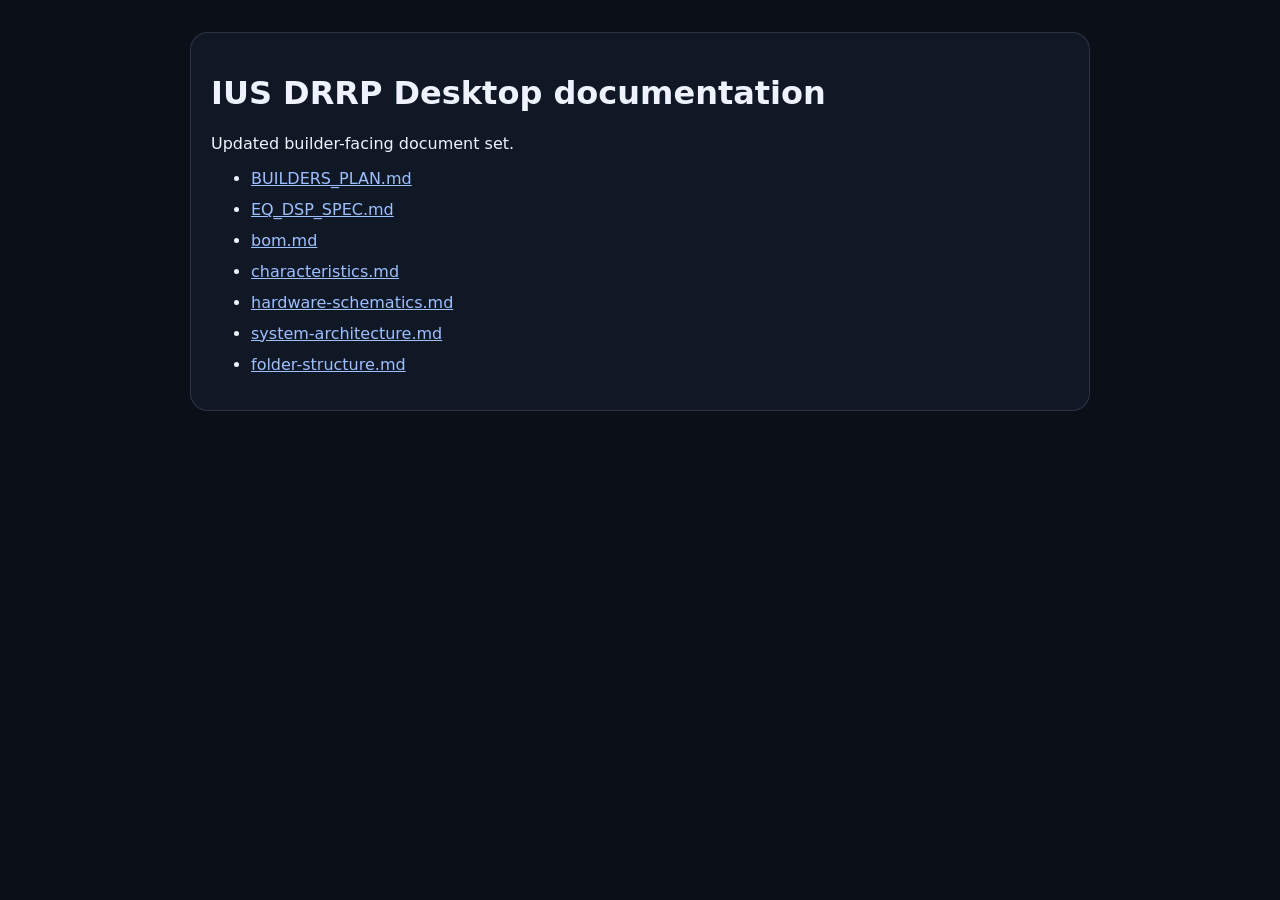
==== commit bcb9d60d: "UPDATE" ====
--- a/docs/index.html
+++ b/docs/index.html
@@ -1,1233 +1,32 @@
-<!DOCTYPE html>
+<!doctype html>
 <html lang="en">
 <head>
-<meta charset="UTF-8"/>
-<meta name="viewport" content="width=device-width, initial-scale=1.0"/>
-<title>IUS DRRP Desktop</title>
-<link rel="preconnect" href="https://fonts.googleapis.com"/>
-<link href="https://fonts.googleapis.com/css2?family=Cormorant+Garamond:wght@300;400&family=Share+Tech+Mono&family=Rajdhani:wght@300;400;500;600&display=swap" rel="stylesheet"/>
-<style>
-*,*::before,*::after{box-sizing:border-box;margin:0;padding:0}
-:root{
-  /* Body / housing */
-  --body-light:#d6d7d8;--body-mid:#c4c5c6;--body-dark:#aaaaac;
-  --body-edge:#888;--body-shadow:#666;
-  --body-hi:rgba(255,255,255,.45);
-  /* Brushed metal */
-  --rim-top:#e2e3e4;--rim-bot:#8a8b8c;
-  /* Display */
-  --disp-bg:#060608;--disp-dim:#0c0c10;
-  --disp-green:#3dff7a;--disp-amber:#ffb020;
-  --disp-cyan:#22ddff;--disp-red:#ff2a3c;--disp-white:#e8eeea;
-  /* Info panel */
-  --info-bg:#f2f2ee;--info-border:#b0b0a8;
-  /* Buttons */
-  --btn-top:#d0d1d2;--btn-face:#bbbcbe;--btn-bot:#8e9092;
-  /* EQ */
-  --eq-bg:#080808;--eq-grid:rgba(255,255,255,.07);--eq-line:rgba(255,255,255,.18);
-  --fader-track:rgba(255,255,255,.12);--fader-dot:#f0f0f0;
-  /* Fonts */
-  --f-display:'Cormorant Garamond',serif;
-  --f-mono:'Share Tech Mono',monospace;
-  --f-ui:'Rajdhani',sans-serif;
-}
-html,body{min-height:100%;background:#111114;font-family:var(--f-ui);color:#e0e0e0}
-body{display:flex;flex-direction:column;align-items:center;justify-content:center;min-height:100vh;padding:40px 16px 60px;
-  background:radial-gradient(ellipse 70% 60% at 50% 40%,#1a1a1e 0%,#0c0c0e 100%)}
-
-/* ═══════════════════════════════
-   SCENE
-═══════════════════════════════ */
-.scene{position:relative;display:flex;flex-direction:column;align-items:center;gap:0;width:100%}
-.grain{position:fixed;inset:0;pointer-events:none;opacity:.4;mix-blend-mode:overlay;z-index:0;
-  background-image:url("data:image/svg+xml,%3Csvg viewBox='0 0 200 200' xmlns='http://www.w3.org/2000/svg'%3E%3Cfilter id='n'%3E%3CfeTurbulence type='fractalNoise' baseFrequency='.9' numOctaves='4' stitchTiles='stitch'/%3E%3C/filter%3E%3Crect width='100%25' height='100%25' filter='url(%23n)' opacity='.035'/%3E%3C/svg%3E");
-  background-size:200px}
-
-/* ═══════════════════════════════
-   DEVICE WRAPPER
-═══════════════════════════════ */
-.device{
-  position:relative;z-index:10;width:min(940px,98vw);
-  filter:drop-shadow(0 28px 56px rgba(0,0,0,.8)) drop-shadow(0 6px 18px rgba(0,0,0,.5));
-  animation:unitEnter .85s cubic-bezier(.16,1,.3,1) both;
-}
-
-/* ═══════════════════════════════
-   HOUSING
-═══════════════════════════════ */
-.housing{
-  position:relative;
-  border-radius:10px 10px 6px 6px;
-  overflow:visible;
-  background-image:
-    repeating-linear-gradient(0deg,transparent,transparent 3px,rgba(255,255,255,.008) 3px,rgba(255,255,255,.008) 6px),
-    linear-gradient(180deg,var(--rim-top) 0%,var(--body-light) 8%,var(--body-mid) 45%,var(--body-dark) 85%,var(--body-edge) 100%);
-  box-shadow:
-    inset 0 2px 1px rgba(255,255,255,.5),
-    inset 0 -1px 1px rgba(0,0,0,.3),
-    inset 1px 0 1px rgba(255,255,255,.3),
-    inset -1px 0 1px rgba(255,255,255,.2);
-}
-
-/* ═══════════════════════════════
-   TOP RAIL — branding + screws
-═══════════════════════════════ */
-.top-rail{
-  display:flex;align-items:center;justify-content:space-between;
-  padding:8px 20px 4px;
-  border-bottom:1px solid rgba(0,0,0,.12);
-  position:relative;
-}
-.screw{
-  width:12px;height:12px;border-radius:50%;
-  background:radial-gradient(circle at 38% 35%,#dde 0%,#aaa 40%,#666 100%);
-  box-shadow:0 1px 3px rgba(0,0,0,.5),inset 0 1px 1px rgba(255,255,255,.4);
-  position:relative;flex-shrink:0;
-}
-.screw::after{
-  content:'';position:absolute;inset:3px;
-  background:transparent;
-  border-top:1.5px solid rgba(0,0,0,.5);
-  border-radius:50%;transform:rotate(-35deg);
-}
-.brand-logo{
-  font-family:var(--f-display);font-size:22px;font-weight:300;
-  letter-spacing:.35em;color:rgba(60,60,60,.85);
-  text-transform:uppercase;
-  /* Outline/stroke style from Image 3 */
-  -webkit-text-stroke:0.5px rgba(40,40,40,.6);
-  text-shadow:0 1px 0 rgba(255,255,255,.5);
-  user-select:none;
-}
-
-/* Antenna */
-.antenna{
-  position:absolute;top:-48px;left:38px;width:6px;height:50px;
-  background:linear-gradient(180deg,#bbb 0%,#ccc 40%,var(--body-mid) 100%);
-  border-radius:3px 3px 0 0;
-  box-shadow:1px 0 2px rgba(0,0,0,.3);
-  transform-origin:bottom center;
-}
-.antenna::before{
-  content:'';position:absolute;top:-6px;left:50%;transform:translateX(-50%);
-  width:8px;height:8px;border-radius:50%;
-  background:radial-gradient(circle at 40% 35%,#e0e0e0,#888);
-  box-shadow:0 1px 3px rgba(0,0,0,.4);
-}
-.antenna-base{
-  position:absolute;bottom:0;left:50%;transform:translateX(-50%);
-  width:14px;height:7px;border-radius:2px;
-  background:linear-gradient(180deg,#bbb,var(--body-dark));
-  box-shadow:0 1px 2px rgba(0,0,0,.3);
-}
-
-/* ═══════════════════════════════
-   MAIN DISPLAY SECTION
-═══════════════════════════════ */
-.display-section{
-  display:flex;gap:0;padding:10px 14px 6px;align-items:stretch;
-  background:linear-gradient(180deg,rgba(0,0,0,.08) 0%,transparent 100%);
-}
-
-/* Left: white info panel */
-.info-panel{
-  width:220px;flex-shrink:0;
-  background:var(--info-bg);
-  border:1px solid var(--info-border);
-  border-radius:3px 0 0 3px;
-  padding:10px 12px;
-  display:flex;flex-direction:column;gap:4px;
-  box-shadow:inset 0 0 12px rgba(0,0,0,.08),0 1px 3px rgba(0,0,0,.2);
-  position:relative;min-height:110px;
-}
-.info-panel::after{
-  content:'';position:absolute;top:0;left:0;right:0;bottom:0;
-  background:linear-gradient(135deg,rgba(255,255,255,.1) 0%,transparent 50%);
-  pointer-events:none;border-radius:3px 0 0 3px;
-}
-.info-track-name{font-family:var(--f-ui);font-size:13px;font-weight:600;color:#1a1a1a;letter-spacing:.02em}
-.info-quality{font-family:var(--f-mono);font-size:11px;color:#444;letter-spacing:.06em;margin-top:2px}
-.info-detail{font-family:var(--f-mono);font-size:10px;color:#666;letter-spacing:.04em}
-.info-format-badge{
-  display:inline-block;margin-top:4px;padding:2px 6px;
-  background:#1a1a1a;color:#f0f0f0;
-  font-family:var(--f-mono);font-size:9px;letter-spacing:.1em;border-radius:2px;
-}
-.info-progress{margin-top:auto;height:3px;background:rgba(0,0,0,.12);border-radius:2px;overflow:hidden}
-.info-progress-fill{height:100%;background:linear-gradient(90deg,#1a1a1a,#555);border-radius:2px;transition:width .6s linear;width:0%}
-
-/* Centre: waveform display */
-.waveform-display{
-  flex:1;background:var(--disp-bg);position:relative;overflow:hidden;
-  border-top:1px solid #000;border-bottom:1px solid #000;
-  box-shadow:inset 0 0 30px rgba(0,0,0,.7);
-  min-height:110px;
-}
-.waveform-display::after{
-  content:'';position:absolute;inset:0;pointer-events:none;z-index:5;
-  background:repeating-linear-gradient(0deg,transparent,transparent 2px,rgba(0,0,0,.06) 2px,rgba(0,0,0,.06) 4px);
-}
-#waveCanvas{width:100%;height:100%;display:block}
-
-/* Radio freq overlay (hidden in player mode) */
-.wave-radio-overlay{
-  position:absolute;inset:0;display:flex;flex-direction:column;
-  align-items:center;justify-content:center;gap:4px;
-  pointer-events:none;opacity:0;transition:opacity .3s;z-index:4;
-}
-.wave-radio-overlay.show{opacity:1}
-.radio-big-freq{font-family:var(--f-mono);font-size:32px;color:var(--disp-amber);letter-spacing:.08em;text-shadow:0 0 20px var(--disp-amber)}
-.radio-big-band{font-family:var(--f-mono);font-size:10px;color:var(--disp-amber);letter-spacing:.4em;opacity:.8}
-.radio-station-name{font-family:var(--f-mono);font-size:11px;color:var(--disp-cyan);letter-spacing:.1em}
-
-/* Rec overlay */
-.wave-rec-overlay{
-  position:absolute;bottom:6px;right:8px;
-  font-family:var(--f-mono);font-size:10px;color:var(--disp-red);letter-spacing:.2em;
-  opacity:0;transition:opacity .3s;z-index:4;
-}
-.wave-rec-overlay.show{opacity:1;animation:recBlink 1s ease-in-out infinite}
-
-.mixer-overlay{position:absolute;inset:8px;display:flex;flex-direction:column;gap:8px;padding:8px 10px;background:linear-gradient(180deg,rgba(4,5,8,.92),rgba(8,10,14,.88));border:1px solid rgba(255,255,255,.08);border-radius:4px;opacity:0;pointer-events:none;transition:opacity .18s ease;z-index:4;box-shadow:inset 0 0 18px rgba(0,0,0,.45);}
-.mixer-overlay.active{opacity:1;}
-.mixer-head{display:flex;justify-content:space-between;align-items:center;font-family:var(--f-mono);font-size:8px;letter-spacing:.14em;color:rgba(255,255,255,.6);}
-.mixer-grid{display:grid;grid-template-columns:repeat(5,1fr);gap:8px;flex:1;}
-.mixer-track{display:flex;flex-direction:column;align-items:center;justify-content:flex-end;gap:4px;padding:5px 3px;background:rgba(255,255,255,.02);border:1px solid rgba(255,255,255,.05);border-radius:3px;}
-.mixer-label{font-family:var(--f-mono);font-size:7px;color:rgba(255,255,255,.42);letter-spacing:.12em;}
-.mixer-meter-wrap{width:100%;height:72px;display:flex;align-items:flex-end;justify-content:center;background:repeating-linear-gradient(0deg,transparent,transparent 10px,rgba(255,255,255,.05) 10px,rgba(255,255,255,.05) 11px);border-radius:2px;overflow:hidden;position:relative;}
-.mixer-meter{width:72%;height:20%;background:linear-gradient(180deg,var(--disp-cyan),var(--disp-green));box-shadow:0 0 8px rgba(61,255,122,.25);border-radius:2px 2px 0 0;transition:height .16s ease;}
-.mixer-state{display:flex;gap:3px;flex-wrap:wrap;justify-content:center;}
-.mixer-pill{padding:1px 3px;border:1px solid rgba(255,255,255,.08);border-radius:2px;font-family:var(--f-mono);font-size:5px;color:rgba(255,255,255,.36);}
-.mixer-pill.on{color:#111;background:var(--disp-amber);border-color:rgba(255,255,255,.25);}
-.mixer-pill.mon.on{background:var(--disp-cyan);}
-
-/* Right control cluster */
-.control-cluster{
-  display:flex;flex-direction:column;align-items:center;justify-content:space-between;
-  padding:4px 6px 4px 10px;gap:8px;flex-shrink:0;
-}
-.main-knob-wrap{display:flex;flex-direction:column;align-items:center;gap:3px}
-.main-knob{
-  width:68px;height:68px;border-radius:50%;cursor:ns-resize;
-  position:relative;user-select:none;
-  background:
-    radial-gradient(ellipse 55% 38% at 32% 28%,rgba(255,255,255,.42) 0%,transparent 60%),
-    conic-gradient(from 0deg,#555,#999,#ccc,#999,#666,#555,#999,#ccc,#999,#555);
-  box-shadow:0 4px 12px rgba(0,0,0,.6),0 2px 4px rgba(0,0,0,.4),inset 0 1px 2px rgba(255,255,255,.25);
-  transition:transform .08s ease;
-}
-.main-knob:active{transform:scale(.97)}
-.main-knob-notch{
-  position:absolute;top:6px;left:50%;transform:translateX(-50%);
-  width:4px;height:12px;background:rgba(0,0,0,.75);border-radius:2px;
-}
-.main-knob-label{font-family:var(--f-mono);font-size:7.5px;color:rgba(0,0,0,.45);letter-spacing:.12em}
-
-.rec-btn-group{display:flex;gap:6px;align-items:center}
-.rec-btn{
-  width:34px;height:34px;border-radius:50%;border:none;cursor:pointer;
-  display:flex;align-items:center;justify-content:center;
-  box-shadow:0 3px 6px rgba(0,0,0,.4),0 1px 2px rgba(0,0,0,.3),inset 0 1px 1px rgba(255,255,255,.3);
-  transition:all .1s ease;outline:none;position:relative;
-  background:radial-gradient(circle at 38% 32%,rgba(255,255,255,.35),rgba(0,0,0,.1));
-}
-.rec-btn.record-btn{background:radial-gradient(circle at 38% 32%,#ff6666,#cc0000)}
-.rec-btn.record-btn::after{content:'';width:14px;height:14px;border-radius:50%;background:#ff0000;box-shadow:0 0 6px rgba(255,0,0,.6)}
-.rec-btn.record-btn.active::after{animation:recBlink 0.8s ease-in-out infinite}
-.rec-btn.stop-btn{background:radial-gradient(circle at 38% 32%,#e0e0e0,#a0a0a0)}
-.rec-btn.stop-btn::after{content:'';width:12px;height:12px;background:#444;border-radius:1px}
-.rec-btn:active{transform:translateY(1px);box-shadow:0 1px 3px rgba(0,0,0,.4)}
-
-/* ═══════════════════════════════
-   PROGRESS / TABS ROW
-═══════════════════════════════ */
-.progress-row{
-  display:flex;align-items:center;gap:8px;
-  padding:3px 14px 3px;
-  background:rgba(0,0,0,.08);
-  border-top:1px solid rgba(0,0,0,.1);border-bottom:1px solid rgba(255,255,255,.06);
-}
-.prog-time{font-family:var(--f-mono);font-size:9px;color:rgba(0,0,0,.5);letter-spacing:.08em;flex-shrink:0}
-.prog-track{flex:1;height:4px;background:rgba(0,0,0,.15);border-radius:2px;overflow:hidden;cursor:pointer;position:relative}
-.prog-fill{height:100%;background:linear-gradient(90deg,#555,#333);border-radius:2px;transition:width .5s linear;width:0%;pointer-events:none}
-.prog-total{font-family:var(--f-mono);font-size:9px;color:rgba(0,0,0,.4);letter-spacing:.08em;flex-shrink:0}
-/* Mode tab buttons */
-.mode-tabs{display:flex;gap:3px;margin-left:8px}
-.mode-tab{
-  padding:2px 8px;border:1px solid rgba(0,0,0,.18);border-radius:2px;
-  background:transparent;cursor:pointer;
-  font-family:var(--f-mono);font-size:8px;letter-spacing:.1em;
-  color:rgba(0,0,0,.5);transition:all .15s ease;outline:none;
-}
-.mode-tab.active{background:rgba(0,0,0,.55);color:#e8e8e8;border-color:transparent}
-.mode-tab:hover:not(.active){background:rgba(0,0,0,.1)}
-
-/* ═══════════════════════════════
-   TRANSPORT ROW
-═══════════════════════════════ */
-.transport-row{
-  display:flex;align-items:center;gap:4px;
-  padding:8px 14px 7px;
-  background:linear-gradient(180deg,rgba(0,0,0,.05) 0%,rgba(0,0,0,.02) 100%);
-  border-bottom:1px solid rgba(0,0,0,.1);
-}
-/* Physical square button */
-.t-btn{
-  width:38px;height:30px;border:none;border-radius:4px;cursor:pointer;
-  display:flex;align-items:center;justify-content:center;
-  font-family:var(--f-mono);font-size:8px;color:rgba(40,42,46,.8);
-  letter-spacing:.06em;outline:none;position:relative;
-  background:linear-gradient(165deg,var(--btn-top) 0%,var(--btn-face) 50%,var(--btn-bot) 100%);
-  box-shadow:0 2px 0 rgba(0,0,0,.35),0 3px 6px rgba(0,0,0,.25),inset 0 1px 1px rgba(255,255,255,.5),inset 0 -1px 0 rgba(0,0,0,.1);
-  transition:all .08s ease;user-select:none;
-}
-.t-btn svg{width:14px;height:14px;pointer-events:none}
-.t-btn svg polygon,.t-btn svg rect{fill:rgba(35,38,44,.82)}
-.t-btn svg line{stroke:rgba(35,38,44,.82);stroke-width:2;fill:none;stroke-linecap:round}
-.t-btn:hover{background:linear-gradient(165deg,#dcdee0 0%,#cacccf 50%,#989a9d 100%)}
-.t-btn:active,.t-btn.pressed{transform:translateY(2px);box-shadow:0 0 0 rgba(0,0,0,.35),inset 0 1px 2px rgba(0,0,0,.2)}
-/* Play button slightly larger + green indicator */
-.play-btn{width:44px;position:relative}
-.play-btn .play-led{
-  position:absolute;bottom:3px;left:50%;transform:translateX(-50%);
-  width:5px;height:5px;border-radius:50%;background:#2a2a2a;
-  transition:all .3s ease;
-}
-.play-btn.playing .play-led{background:#22cc44;box-shadow:0 0 6px #22cc44}
-/* Wide buttons */
-.t-btn.wide{width:68px}
-.t-btn.xwide{width:90px}
-/* Separator gap */
-.t-sep{width:10px;flex-shrink:0}
-.t-sep-sm{width:4px;flex-shrink:0}
-/* Right side of transport */
-.transport-right{margin-left:auto;display:flex;gap:4px;align-items:center}
-
-/* ═══════════════════════════════
-   EQ SECTION
-═══════════════════════════════ */
-.eq-section{
-  background:var(--eq-bg);
-  margin:0;
-  border-top:2px solid rgba(0,0,0,.5);
-  border-radius:0 0 6px 6px;
-  padding:12px 14px 10px;
-  position:relative;
-}
-.eq-section::before{
-  content:'';position:absolute;top:0;left:0;right:0;height:1px;
-  background:rgba(255,255,255,.04);
-}
-.eq-banks{display:flex;gap:12px}
-.eq-bank{
-  flex:1;display:flex;flex-direction:column;
-  border:1px solid rgba(255,255,255,.07);
-  border-radius:3px;padding:8px 8px 6px;
-  background:rgba(0,0,0,.3);
-  position:relative;
-}
-.eq-bank-bg-lines{
-  position:absolute;inset:0;overflow:hidden;border-radius:3px;pointer-events:none;
-  /* Subtle grid */
-  background-image:
-    repeating-linear-gradient(0deg,transparent,transparent 20px,var(--eq-grid) 20px,var(--eq-grid) 21px),
-    repeating-linear-gradient(90deg,transparent,transparent 30px,var(--eq-grid) 30px,var(--eq-grid) 31px);
-}
-.eq-bank-label-row{
-  display:flex;justify-content:flex-start;align-items:center;
-  margin-bottom:4px;
-}
-.eq-bank-dblabel{
-  font-family:var(--f-mono);font-size:8px;color:rgba(255,255,255,.3);
-  letter-spacing:.1em;
-}
-/* dB markers on left */
-.eq-db-markers{
-  display:flex;flex-direction:column;justify-content:space-between;
-  height:100px;padding:0;margin-right:4px;flex-shrink:0;
-}
-.eq-db-markers span{
-  font-family:var(--f-mono);font-size:7px;color:rgba(255,255,255,.28);
-  display:block;line-height:1;
-}
-.eq-faders-row{display:flex;gap:0;flex:1}
-.eq-fader-col{
-  flex:1;display:flex;flex-direction:column;align-items:center;gap:4px;
-  position:relative;
-}
-/* Fader track */
-.fader-track-wrap{
-  position:relative;width:100%;height:100px;display:flex;align-items:center;justify-content:center;
-  cursor:ns-resize;
-}
-.fader-track{
-  width:2px;height:88px;
-  background:linear-gradient(180deg,rgba(255,255,255,.08),rgba(255,255,255,.15),rgba(255,255,255,.08));
-  border-radius:1px;position:relative;
-}
-/* Tick marks on track */
-.fader-track::before{
-  content:'';position:absolute;left:-4px;right:-4px;
-  top:50%;height:1px;background:rgba(255,255,255,.2);transform:translateY(-50%);
-}
-/* Fader dot (the physical slider knob) */
-.fader-dot{
-  position:absolute;left:50%;transform:translate(-50%,-50%);
-  width:16px;height:10px;border-radius:2px;
-  background:radial-gradient(ellipse at 50% 30%,rgba(255,255,255,.95),rgba(200,200,200,.8));
-  box-shadow:0 2px 4px rgba(0,0,0,.6),0 1px 1px rgba(0,0,0,.3),inset 0 1px 0 rgba(255,255,255,.9);
-  cursor:ns-resize;top:50%;
-  z-index:5;transition:top .05s linear;
-}
-.fader-dot::after{content:'';position:absolute;inset:4px 2px;border-top:1px solid rgba(0,0,0,.2);border-bottom:1px solid rgba(0,0,0,.2)}
-/* Freq label */
-.fader-freq-label{
-  font-family:var(--f-mono);font-size:7px;color:rgba(255,255,255,.3);
-  letter-spacing:.04em;text-align:center;flex-shrink:0;
-}
-/* EQ bank group row (db markers + faders) */
-.eq-bank-main{display:flex;align-items:flex-start;gap:2px}
-/* Zero-line indicator */
-.fader-track::after{
-  content:'';position:absolute;left:-5px;right:-5px;
-  top:50%;height:1px;
-  background:rgba(255,255,255,.12);transform:translateY(-50%);
-}
-
-/* EQ footer */
-.eq-footer{
-  display:flex;align-items:center;justify-content:space-between;
-  margin-top:8px;padding-top:6px;border-top:1px solid rgba(255,255,255,.05);
-}
-.eq-label{font-family:var(--f-ui);font-size:11px;font-weight:400;color:rgba(255,255,255,.35);letter-spacing:.08em}
-.eq-presets{display:flex;gap:5px}
-.eq-preset-btn{
-  padding:3px 8px;border:1px solid rgba(255,255,255,.1);border-radius:2px;
-  background:transparent;color:rgba(255,255,255,.3);
-  font-family:var(--f-mono);font-size:8px;letter-spacing:.1em;
-  cursor:pointer;transition:all .18s;outline:none;
-}
-.eq-preset-btn:hover,.eq-preset-btn.active{
-  border-color:rgba(255,255,255,.35);color:rgba(255,255,255,.75);
-  background:rgba(255,255,255,.07);
-}
-
-/* ═══════════════════════════════
-   FEET
-═══════════════════════════════ */
-.feet-row{
-  display:flex;justify-content:space-between;padding:0 40px;
-  margin-top:-1px;
-}
-.foot{
-  width:28px;height:14px;
-  background:linear-gradient(180deg,#444,#222);
-  border-radius:0 0 8px 8px;
-  box-shadow:0 4px 8px rgba(0,0,0,.5);
-}
-
-/* ═══════════════════════════════
-   SIDE PORTS (visual only)
-═══════════════════════════════ */
-.side-ports-row{
-  display:flex;align-items:center;justify-content:center;gap:12px;
-  padding:5px 14px 0;
-  background:linear-gradient(90deg,rgba(0,0,0,.04),transparent,rgba(0,0,0,.04));
-}
-.port-item{display:flex;flex-direction:column;align-items:center;gap:2px}
-.port-hole{background:#1a1a20;border-radius:2px;box-shadow:inset 0 2px 4px rgba(0,0,0,.8),0 1px 0 rgba(255,255,255,.1)}
-.port-hole.usb{width:18px;height:9px;border-radius:3px}
-.port-hole.jack{width:10px;height:10px;border-radius:50%}
-.port-hole.sd{width:16px;height:8px;border-radius:1px}
-.port-hole.xlr{width:12px;height:12px;border-radius:50%}
-.port-label{font-family:var(--f-mono);font-size:6px;color:rgba(0,0,0,.38);letter-spacing:.1em}
-
-/* ═══════════════════════════════
-   BELOW DEVICE INFO
-═══════════════════════════════ */
-.device-info{
-  margin-top:32px;text-align:center;z-index:10;
-  animation:fadeUp .9s .4s both;
-}
-.device-info-brand{
-  font-family:var(--f-display);font-size:14px;font-weight:300;
-  letter-spacing:.7em;color:rgba(255,255,255,.35);margin-bottom:6px;
-}
-.device-info-tagline{font-family:var(--f-ui);font-size:12px;font-weight:300;color:rgba(255,255,255,.2);letter-spacing:.12em;margin-bottom:8px}
-.device-info-specs{display:flex;flex-wrap:wrap;justify-content:center;gap:0 4px;font-family:var(--f-mono);font-size:9px;color:rgba(255,255,255,.15);letter-spacing:.06em}
-.device-info-specs .dot{color:rgba(255,255,255,.1)}
-
-/* Kbd hint */
-.kbd-hint{position:fixed;bottom:14px;right:16px;font-family:var(--f-mono);font-size:9px;color:rgba(255,255,255,.15);letter-spacing:.06em;line-height:1.9;text-align:right;pointer-events:none;animation:fadeUp .8s 2s both}
-@media(max-width:600px){.kbd-hint{display:none}}
-
-/* ═══════════════════════════════
-   KEYFRAMES
-═══════════════════════════════ */
-@keyframes unitEnter{from{opacity:0;transform:translateY(24px) scale(.98)}to{opacity:1;transform:none}}
-@keyframes fadeUp{from{opacity:0;transform:translateY(12px)}to{opacity:1;transform:none}}
-@keyframes recBlink{0%,100%{opacity:1}50%{opacity:.2}}
-@keyframes dotBreathe{0%,100%{opacity:1}50%{opacity:.35}}
-
-/* ═══════════════════════════════
-   STATUS LEDS
-═══════════════════════════════ */
-.status-leds{display:flex;gap:5px;align-items:center}
-.led{width:6px;height:6px;border-radius:50%;background:#2a2a2a;transition:all .35s ease}
-.led.on-red{background:var(--disp-red);box-shadow:0 0 7px var(--disp-red)}
-.led.on-green{background:var(--disp-green);box-shadow:0 0 7px var(--disp-green);animation:dotBreathe 2.5s ease-in-out infinite}
-.led.on-amber{background:var(--disp-amber);box-shadow:0 0 7px var(--disp-amber)}
-
-/* Mode button active accent line */
-.t-btn.mode-active{
-  background:linear-gradient(165deg,#888a8d 0%,#6c6e70 50%,#505255 100%);
-  color:rgba(220,222,225,.9);
-  box-shadow:0 1px 0 rgba(0,0,0,.4),inset 0 2px 3px rgba(0,0,0,.25);
-}
-
-/* Responsive */
-@media(max-width:700px){
-  .info-panel{width:140px}
-  .brand-logo{font-size:16px;letter-spacing:.2em}
-  .main-knob{width:52px;height:52px}
-  .eq-banks{gap:6px}
-  .t-btn{width:30px;height:26px}
-  .t-btn.wide{width:52px}
-  .t-btn.xwide{width:68px}
-}
-</style>
+  <meta charset="utf-8">
+  <title>IUS DRRP Desktop Docs</title>
+  <meta name="viewport" content="width=device-width, initial-scale=1">
+  <style>
+    body{font-family:Inter,system-ui,sans-serif;background:#0b1018;color:#eef3ff;margin:0;padding:32px}
+    a{color:#9dc0ff}
+    .wrap{max-width:900px;margin:0 auto}
+    .card{border:1px solid rgba(255,255,255,.12);border-radius:18px;padding:20px;background:#101826}
+    li{margin:12px 0}
+  </style>
 </head>
 <body>
-<div class="grain"></div>
-
-<div class="scene">
-
-<!-- ═══════ DEVICE ═══════ -->
-<div class="device">
-<div class="housing">
-
-  <!-- Antenna -->
-  <div class="antenna" id="antenna"><div class="antenna-base"></div></div>
-
-  <!-- Top rail -->
-  <div class="top-rail">
-    <div style="display:flex;align-items:center;gap:14px">
-      <div class="screw"></div>
-      <div class="status-leds">
-        <div class="led" id="ledPower"></div>
-        <div class="led" id="ledRec"></div>
-        <div class="led" id="ledSig"></div>
-      </div>
-    </div>
-    <div class="brand-logo">IUS DRRP</div>
-    <div style="display:flex;align-items:center;gap:14px">
-      <div class="status-leds" style="flex-direction:row-reverse">
-        <div class="screw"></div>
-        <div style="font-family:var(--f-mono);font-size:7.5px;color:rgba(0,0,0,.35);letter-spacing:.08em" id="topStatusText">STANDBY</div>
-      </div>
+  <div class="wrap">
+    <div class="card">
+      <h1>IUS DRRP Desktop documentation</h1>
+      <p>Updated builder-facing document set.</p>
+      <ul>
+        <li><a href="BUILDERS_PLAN.md">BUILDERS_PLAN.md</a></li>
+        <li><a href="EQ_DSP_SPEC.md">EQ_DSP_SPEC.md</a></li>
+        <li><a href="bom.md">bom.md</a></li>
+        <li><a href="characteristics.md">characteristics.md</a></li>
+        <li><a href="hardware-schematics.md">hardware-schematics.md</a></li>
+        <li><a href="system-architecture.md">system-architecture.md</a></li>
+        <li><a href="folder-structure.md">folder-structure.md</a></li>
+      </ul>
     </div>
   </div>
-
-  <!-- Display section -->
-  <div class="display-section">
-
-    <!-- Left info panel -->
-    <div class="info-panel" id="infoPanel">
-      <div class="info-track-name" id="infTrackName">IUS DRRP — Track 04</div>
-      <div class="info-quality" id="infQuality">Hi-Res · 49/32</div>
-      <div class="info-detail" id="infDetail">FLAC · 24-bit / 48kHz</div>
-      <div><span class="info-format-badge" id="infBadge">HI-RES</span></div>
-      <div style="margin-top:6px">
-        <div style="font-family:var(--f-mono);font-size:18px;color:#1a1a1a;letter-spacing:.06em" id="infTime">00:00</div>
-        <div style="font-family:var(--f-mono);font-size:9px;color:#888;letter-spacing:.1em;margin-top:1px" id="infRemain">--:--</div>
-      </div>
-      <div class="info-progress" style="margin-top:6px">
-        <div class="info-progress-fill" id="infProgressFill"></div>
-      </div>
-    </div>
-
-    <!-- Centre waveform -->
-    <div class="waveform-display" id="waveformDisplay">
-      <canvas id="waveCanvas"></canvas>
-      <div class="wave-radio-overlay" id="radioOverlay">
-        <div class="radio-big-band" id="radioBigBand">FM</div>
-        <div class="radio-big-freq" id="radioBigFreq">102.5</div>
-        <div class="radio-station-name" id="radioStationName">BBC Radio 6</div>
-      </div>
-      <div class="wave-rec-overlay" id="recOverlay">● REC</div>
-      <div class="mixer-overlay" id="mixerOverlay">
-        <div class="mixer-head"><span>TRACKS 1–5</span><span id="mixerModeText">DAW MONITOR</span></div>
-        <div class="mixer-grid" id="mixerGrid"></div>
-      </div>
-    </div>
-
-    <!-- Right cluster: knob + rec buttons -->
-    <div class="control-cluster">
-      <div class="main-knob-wrap">
-        <div class="main-knob" id="mainKnob" data-angle="0">
-          <div class="main-knob-notch"></div>
-        </div>
-        <div class="main-knob-label" id="knobLabel">VOLUME</div>
-      </div>
-      <div class="rec-btn-group">
-        <div class="rec-btn record-btn" id="recBtn" title="Record"></div>
-        <div class="rec-btn stop-btn" id="recStopBtn" title="Stop Recording"></div>
-      </div>
-    </div>
-
-  </div><!-- /display-section -->
-
-  <!-- Side ports visual row -->
-  <div class="side-ports-row">
-    <div class="port-item"><div class="port-hole usb"></div><span class="port-label">USB-C</span></div>
-    <div class="port-item"><div class="port-hole sd"></div><span class="port-label">SD</span></div>
-    <div class="port-item"><div class="port-hole jack"></div><span class="port-label">PHONES</span></div>
-    <div class="port-item"><div class="port-hole jack"></div><span class="port-label">LINE OUT</span></div>
-    <div class="port-item"><div class="port-hole jack"></div><span class="port-label">LINE IN</span></div>
-    <div class="port-item"><div class="port-hole xlr"></div><span class="port-label">XLR</span></div>
-    <div class="port-item" style="margin-left:auto"><div style="font-family:var(--f-mono);font-size:7px;color:rgba(0,0,0,.3)">MAINS · BACKUP BATT 1HR</div></div>
-  </div>
-
-  <!-- Progress row -->
-  <div class="progress-row">
-    <span class="prog-time" id="progTimeLeft">00:00</span>
-    <div class="prog-track" id="progTrack"><div class="prog-fill" id="progFill"></div></div>
-    <span class="prog-total" id="progTimeTotal">--:--</span>
-    <div class="mode-tabs">
-      <button class="mode-tab active" id="tabPlayer">PLAYER</button>
-      <button class="mode-tab" id="tabRadio">RADIO</button>
-      <button class="mode-tab" id="tabRecord">RECORD</button>
-    </div>
-  </div>
-
-  <!-- Transport row -->
-  <div class="transport-row">
-    <!-- Transport left group -->
-    <button class="t-btn" id="btnPrev" title="Previous">
-      <svg viewBox="0 0 24 24"><polygon points="19,20 9,12 19,4"/><line x1="5" y1="19" x2="5" y2="5"/></svg>
-    </button>
-    <button class="t-btn play-btn" id="btnPlay" title="Play/Pause">
-      <svg viewBox="0 0 24 24" id="playIcon"><polygon points="5,3 19,12 5,21"/></svg>
-      <svg viewBox="0 0 24 24" id="pauseIcon" style="display:none"><rect x="6" y="4" width="4" height="16"/><rect x="14" y="4" width="4" height="16"/></svg>
-      <div class="play-led"></div>
-    </button>
-    <button class="t-btn" id="btnStop" title="Stop">
-      <svg viewBox="0 0 24 24"><rect x="6" y="6" width="12" height="12"/></svg>
-    </button>
-    <button class="t-btn" id="btnNext" title="Next">
-      <svg viewBox="0 0 24 24"><polygon points="5,4 15,12 5,20"/><line x1="19" y1="5" x2="19" y2="19"/></svg>
-    </button>
-
-    <div class="t-sep"></div>
-
-    <!-- Additional buttons -->
-    <button class="t-btn wide" id="btnRadioMode" title="Radio Mode">RADIO</button>
-    <button class="t-btn" id="btnShuffle" title="Shuffle">
-      <svg viewBox="0 0 24 24" style="width:13px;height:13px">
-        <path d="M16 3h5v5M4 20L21 3M21 16v5h-5M15 15l6 6M4 4l5 5" stroke="rgba(35,38,44,.8)" stroke-width="2" fill="none" stroke-linecap="round"/>
-      </svg>
-    </button>
-    <button class="t-btn" id="btnRepeat" title="Repeat">
-      <svg viewBox="0 0 24 24" style="width:13px;height:13px">
-        <path d="M17 1l4 4-4 4M3 11V9a4 4 0 014-4h14M7 23l-4-4 4-4M21 13v2a4 4 0 01-4 4H3" stroke="rgba(35,38,44,.8)" stroke-width="2" fill="none" stroke-linecap="round"/>
-      </svg>
-    </button>
-
-    <!-- Right group -->
-    <div class="transport-right">
-      <button class="t-btn xwide" id="btnScanPrev" title="Scan Down / Prev Track">◀ SCAN</button>
-      <button class="t-btn xwide" id="btnScanNext" title="Scan Up / Next Track">SCAN ▶</button>
-    </div>
-  </div>
-
-  <!-- ═══ MANUAL EQ SECTION ═══ -->
-  <div class="eq-section">
-    <div class="eq-banks" id="eqBanksContainer">
-      <!-- JS renders 3 banks × 5 faders -->
-    </div>
-    <div class="eq-footer">
-      <span class="eq-label">Manual EQ</span>
-      <div class="eq-presets">
-        <button class="eq-preset-btn active" data-eqp="flat">FLAT</button>
-        <button class="eq-preset-btn" data-eqp="bass">BASS +</button>
-        <button class="eq-preset-btn" data-eqp="vocal">VOCAL</button>
-        <button class="eq-preset-btn" data-eqp="air">AIR</button>
-        <button class="eq-preset-btn" data-eqp="warm">WARM</button>
-        <button class="eq-preset-btn" data-eqp="studio">STUDIO</button>
-      </div>
-    </div>
-  </div>
-
-  <!-- Feet -->
-  <div class="feet-row">
-    <div class="foot"></div>
-    <div class="foot"></div>
-    <div class="foot"></div>
-    <div class="foot"></div>
-  </div>
-
-</div><!-- /housing -->
-</div><!-- /device -->
-
-<!-- Info below -->
-<div class="device-info">
-  <div class="device-info-brand">IUS</div>
-  <div class="device-info-tagline">Desktop recorder / playback workstation</div>
-  <div class="device-info-specs">
-    <span>HiFiBerry DAC+ ADC HAT</span><span class="dot"> · </span>
-    <span>Side speakers + top spatial drivers</span><span class="dot"> · </span>
-    <span>1hr Battery Backup</span><span class="dot"> · </span>
-    <span>FLAC / 24-bit / 96kHz</span><span class="dot"> · </span>
-    <span>FM / DAB+ Radio</span><span class="dot"> · </span>
-    <span>Manual 15-Band EQ</span><span class="dot"> · </span>
-    <span>Raspberry Pi 4</span><span class="dot"> · </span><span>5-track mixer overlay</span>
-  </div>
-</div>
-
-</div><!-- /scene -->
-
-<div class="kbd-hint">
-  SPACE play/pause &nbsp; P player &nbsp; R radio &nbsp; D record<br>
-  ← → prev/next or scan &nbsp; scroll knob = volume
-</div>
-
-<script>
-/* ═══════════════════════════════════════════════════════
-   IUS DESKTOP UNIT — All-in-one script
-═══════════════════════════════════════════════════════ */
-(function(){
-'use strict';
-
-/* ──────────── helpers ──────────── */
-const $ = id => document.getElementById(id);
-function fmt(s){ const m=Math.floor(s/60),sec=Math.floor(s%60); return`${String(m).padStart(2,'0')}:${String(sec).padStart(2,'0')}`; }
-function clamp(v,a,b){return Math.max(a,Math.min(b,v))}
-
-/* ──────────── state ──────────── */
-const S = {
-  mode:'player', playing:false, recording:false,
-  volume:68, trackIdx:3, elapsed:0,
-  recElapsed:0, radioPreset:2,
-  eqValues: Array.from({length:15},()=>0), // 3 banks × 5
-};
-
-/* ──────────── tracks ──────────── */
-const TRACKS = [
-  {artist:'IUS',          title:'Track 01',           dur:243,  fmt:'Hi-Res',   spec:'49/32',  kbps:'2304kbps'},
-  {artist:'IUS',          title:'Prototype Alpha',     dur:318,  fmt:'FLAC',     spec:'24/48',  kbps:'1152kbps'},
-  {artist:'Field Session',title:'Morning Recording',   dur:412,  fmt:'FLAC',     spec:'24/48',  kbps:'1152kbps'},
-  {artist:'IUS',          title:'Track 04',            dur:3817, fmt:'Hi-Res',   spec:'49/32',  kbps:'2304kbps'},
-  {artist:'Aux Line In',  title:'Session A — Take 2',  dur:187,  fmt:'FLAC',     spec:'16/44',  kbps:'1411kbps'},
-  {artist:'IUS',          title:'Headphone Test',      dur:527,  fmt:'LOSSLESS', spec:'32/96',  kbps:'4608kbps'},
-  {artist:'Studio Input', title:'Live Capture 01',     dur:892,  fmt:'FLAC',     spec:'24/96',  kbps:'2304kbps'},
-];
-
-/* ──────────── radio ──────────── */
-const RADIO = [
-  {freq:88.6,  band:'FM',  name:'BBC Radio 2',    song:'Elbow — One Day Like This',     sig:5},
-  {freq:97.3,  band:'FM',  name:'BBC Radio 1',    song:'FKA twigs — Cellophane',        sig:4},
-  {freq:102.5, band:'FM',  name:'BBC Radio 6',    song:'Florence + The Machine',         sig:5},
-  {freq:105.4, band:'FM',  name:'Jazz FM',        song:'Miles Davis — Kind of Blue',    sig:3},
-  {freq:107.1, band:'DAB', name:'BBC 6 Music HD', song:'Portishead — Glory Box',        sig:5},
-];
-
-/* ──────────── EQ presets (15 bands: 3 banks × 5) ──────────── */
-const EQ_PRESETS = {
-  flat:  Array(15).fill(0),
-  bass:  [6,4,2,0,-1, 5,3,1,0,-1, 4,2,1,0,-1],
-  vocal: [-2,0,4,5,2, -1,1,5,6,3, -2,0,4,5,2],
-  air:   [0,0,1,3,8,  0,0,1,4,9,  0,0,2,4,8],
-  warm:  [3,2,1,0,-2, 4,3,2,0,-2, 3,2,1,0,-2],
-  studio:[2,1,0,2,4,  0,0,0,0,0, -1,0,1,3,5],
-};
-const EQ_FREQS = ['400','1k','2.5k','6.3k','16k'];
-const EQ_BANK_NAMES = ['LOW','MID','HIGH'];
-
-
-/* ──────────── 5-track mixer overlay ──────────── */
-function buildMixer(){
-  const grid=$('mixerGrid'); if(!grid) return;
-  grid.innerHTML='';
-  for(let i=0;i<5;i++){
-    const t=document.createElement('div');
-    t.className='mixer-track';
-    t.innerHTML=`<div class="mixer-label">TRK ${i+1}</div><div class="mixer-meter-wrap"><div class="mixer-meter" id="mxMeter${i}"></div></div><div class="mixer-state"><span class="mixer-pill" id="mxRec${i}">REC</span><span class="mixer-pill" id="mxPlay${i}">PLY</span><span class="mixer-pill" id="mxMon${i}">MON</span></div>`;
-    grid.appendChild(t);
-  }
-}
-let mixerTimeout=null;
-function refreshMixer(){
-  for(let i=0;i<5;i++){
-    const group=S.eqValues.slice(i*3,i*3+3);
-    const avg=group.reduce((a,b)=>a+b,0)/group.length;
-    const h=Math.max(10, Math.min(100, 50 + avg*4 + (S.playing?18:0) + (i===S.trackIdx%5?10:0)));
-    const meter=$('mxMeter'+i); if(meter) meter.style.height=h+'%';
-    $('mxRec'+i)?.classList.toggle('on', S.mode==='record' && i===0);
-    $('mxPlay'+i)?.classList.toggle('on', S.mode==='player' && (i===S.trackIdx%5));
-    $('mxMon'+i)?.classList.toggle('on', S.mode!=='radio');
-  }
-  if($('mixerModeText')) $('mixerModeText').textContent=S.mode==='record'?'TRACK ARM / INPUT MON':'DAW MONITOR OVERLAY';
-}
-function showMixer(){
-  const ov=$('mixerOverlay'); if(!ov) return;
-  refreshMixer(); ov.classList.add('active');
-  clearTimeout(mixerTimeout); mixerTimeout=setTimeout(()=>ov.classList.remove('active'),2800);
-}
-
-/* ──────────── Build EQ faders ──────────── */
-
-(function buildEQ(){
-  const container = $('eqBanksContainer');
-  for(let b=0;b<3;b++){
-    const bank = document.createElement('div');
-    bank.className = 'eq-bank';
-    bank.innerHTML = `<div class="eq-bank-bg-lines"></div>
-      <div class="eq-bank-label-row"><span class="eq-bank-dblabel">${EQ_BANK_NAMES[b]}</span></div>
-      <div class="eq-bank-main">
-        <div class="eq-db-markers">
-          <span>+10</span><span>&nbsp;0</span><span>-10</span>
-        </div>
-        <div class="eq-faders-row" id="bank${b}Faders"></div>
-      </div>`;
-    container.appendChild(bank);
-
-    const fadersRow = bank.querySelector(`#bank${b}Faders`);
-    for(let f=0;f<5;f++){
-      const idx = b*5+f;
-      const col = document.createElement('div');
-      col.className='eq-fader-col';
-      col.innerHTML=`
-        <div class="fader-track-wrap" data-idx="${idx}">
-          <div class="fader-track" id="ft${idx}">
-            <div class="fader-dot" id="fd${idx}" style="top:50%"></div>
-          </div>
-        </div>
-        <div class="fader-freq-label">${EQ_FREQS[f]}</div>`;
-      fadersRow.appendChild(col);
-    }
-  }
-  initFaderDrag();
-})();
-
-function setFaderValue(idx, dB){
-  // dB: -10 to +10
-  S.eqValues[idx] = clamp(dB,-10,10);
-  showMixer();
-  const pct = (10 - S.eqValues[idx]) / 20; // 0=top(+10), 1=bottom(-10)
-  const track = $('ft'+idx);
-  if(!track) return;
-  const trackH = track.offsetHeight || 88;
-  const dotEl = $('fd'+idx);
-  if(dotEl) dotEl.style.top = (pct * (trackH)) + 'px';
-}
-
-function initFaderDrag(){
-  const wraps = document.querySelectorAll('.fader-track-wrap');
-  wraps.forEach(wrap=>{
-    const idx = +wrap.dataset.idx;
-    let dragging=false, startY=0, startDB=0;
-    const getDB=()=>S.eqValues[idx];
-
-    function startDrag(y){dragging=true;startY=y;startDB=getDB();}
-    function doDrag(y){
-      if(!dragging)return;
-      const dy=startY-y; // up = positive = boost
-      const newDB=clamp(startDB+dy/4,-10,10);
-      setFaderValue(idx,newDB);
-    }
-    function endDrag(){dragging=false;}
-
-    wrap.addEventListener('mousedown',e=>{startDrag(e.clientY);e.preventDefault();});
-    document.addEventListener('mousemove',e=>{doDrag(e.clientY);});
-    document.addEventListener('mouseup',endDrag);
-    wrap.addEventListener('touchstart',e=>{startDrag(e.touches[0].clientY);e.preventDefault();},{passive:false});
-    document.addEventListener('touchmove',e=>{if(dragging){doDrag(e.touches[0].clientY);e.preventDefault();}},{passive:false});
-    document.addEventListener('touchend',endDrag);
-    // Click to set
-    wrap.addEventListener('click',e=>{
-      const rect=wrap.querySelector('.fader-track').getBoundingClientRect();
-      const pct=(e.clientY-rect.top)/rect.height;
-      setFaderValue(idx,clamp(10-pct*20,-10,10));
-    });
-  });
-}
-
-function applyEQPreset(name){
-  const vals=EQ_PRESETS[name]||EQ_PRESETS.flat;
-  vals.forEach((v,i)=>setFaderValue(i,v));
-  document.querySelectorAll('.eq-preset-btn').forEach(b=>{
-    b.classList.toggle('active',b.dataset.eqp===name);
-  });
-}
-
-document.querySelectorAll('.eq-preset-btn').forEach(b=>{
-  b.addEventListener('click',()=>applyEQPreset(b.dataset.eqp));
-});
-
-/* ──────────── Resize faders after layout ──────────── */
-function refreshFaderPositions(){
-  for(let i=0;i<15;i++) setFaderValue(i,S.eqValues[i]);
-}
-new ResizeObserver(refreshFaderPositions).observe($('eqBanksContainer'));
-setTimeout(refreshFaderPositions,100);
-
-/* ──────────── Waveform canvas ──────────── */
-const waveCanvas = $('waveCanvas');
-const wCtx = waveCanvas.getContext('2d');
-let wPhase=0, wPhaseRec=0;
-
-function resizeWave(){
-  const dpr=window.devicePixelRatio||1;
-  const w=$('waveformDisplay').clientWidth, h=$('waveformDisplay').clientHeight;
-  waveCanvas.width=w*dpr; waveCanvas.height=h*dpr;
-  wCtx.scale(dpr,dpr);
-  _wW=w; _wH=h;
-}
-let _wW=400,_wH=110;
-new ResizeObserver(resizeWave).observe($('waveformDisplay'));
-setTimeout(resizeWave,50);
-
-function drawWaveform(ts){
-  const W=_wW,H=_wH;
-  wCtx.clearRect(0,0,W,H);
-
-  if(S.mode==='radio'){
-    // Frequency spectrum bars
-    const n=64,bw=(W-20)/n;
-    wCtx.shadowBlur=0;
-    for(let i=0;i<n;i++){
-      const base=0.1+0.4*Math.abs(Math.sin(i*0.3+wPhase*0.6))*Math.abs(Math.cos(i*0.15+wPhase*0.3));
-      const h2=Math.max(2,base*H*0.85);
-      const x=10+i*bw;
-      const grad=wCtx.createLinearGradient(0,H-h2,0,H);
-      grad.addColorStop(0,'rgba(255,176,32,.9)');
-      grad.addColorStop(.6,'rgba(255,176,32,.4)');
-      grad.addColorStop(1,'rgba(255,176,32,.1)');
-      wCtx.fillStyle=grad;
-      wCtx.fillRect(x,H-h2,bw-1,h2);
-    }
-    wPhase+=0.018;
-    return;
-  }
-
-  if(S.mode==='record'){
-    // Live oscilloscope — simulated input
-    wCtx.strokeStyle='rgba(255,42,60,.9)';
-    wCtx.lineWidth=1.5;
-    wCtx.shadowColor='rgba(255,42,60,.5)';
-    wCtx.shadowBlur=6;
-    wCtx.beginPath();
-    for(let x=0;x<W;x++){
-      const t=x/W;
-      const v=0.4*Math.sin(t*Math.PI*14+wPhaseRec)
-             +0.2*Math.sin(t*Math.PI*31+wPhaseRec*1.3)
-             +0.12*Math.sin(t*Math.PI*58+wPhaseRec*0.7)
-             +0.06*(Math.random()-.5);
-      const y=H/2+v*H*0.42;
-      x===0?wCtx.moveTo(x,y):wCtx.lineTo(x,y);
-    }
-    wCtx.stroke();
-    wPhaseRec+=0.08;
-    // centre line
-    wCtx.shadowBlur=0;
-    wCtx.strokeStyle='rgba(255,42,60,.12)';
-    wCtx.lineWidth=1;
-    wCtx.beginPath();wCtx.moveTo(0,H/2);wCtx.lineTo(W,H/2);wCtx.stroke();
-    return;
-  }
-
-  // Player mode: EQ spectrum graph
-  const intensity=S.playing?1:0.22;
-  wCtx.strokeStyle='rgba(255,255,255,.04)';
-  wCtx.lineWidth=1;
-  for(let i=1;i<4;i++){
-    wCtx.beginPath();wCtx.moveTo(0,H*i/4);wCtx.lineTo(W,H*i/4);wCtx.stroke();
-  }
-  for(let i=1;i<10;i++){
-    wCtx.beginPath();wCtx.moveTo(W*i/10,0);wCtx.lineTo(W*i/10,H);wCtx.stroke();
-  }
-  const n=30,bw=(W-24)/n;
-  for(let i=0;i<n;i++){
-    const eq=S.eqValues[i%15]||0;
-    const motion=(Math.sin(i*0.55+wPhase*1.3)+1)*0.18;
-    const base=0.14 + (eq+10)/20*0.46 + motion + (S.playing?0.06*Math.random():0);
-    const h2=Math.max(4, Math.min(H*0.9, base*H));
-    const x=12+i*bw;
-    const grad=wCtx.createLinearGradient(0,H-h2,0,H);
-    grad.addColorStop(0,'rgba(48,232,255,.95)');
-    grad.addColorStop(.65,'rgba(61,255,122,.45)');
-    grad.addColorStop(1,'rgba(61,255,122,.12)');
-    wCtx.fillStyle=grad;
-    wCtx.fillRect(x,H-h2,bw-2,h2);
-  }
-  wCtx.shadowBlur=0;
-  wCtx.strokeStyle='rgba(255,255,255,.09)';
-  wCtx.beginPath();wCtx.moveTo(0,H-1.5);wCtx.lineTo(W,H-1.5);wCtx.stroke();
-  if(S.playing) wPhase+=0.04;
-}
-
-/* ──────────── RAF loop ──────────── */
-let recVuT=0;
-function loop(ts){
-  requestAnimationFrame(loop);
-  drawWaveform(ts);
-  // VU simulation in record mode via info panel flash
-}
-requestAnimationFrame(loop);
-
-/* ──────────── Player ──────────── */
-let trackTick=null;
-
-function loadTrack(idx){
-  S.trackIdx=((idx%TRACKS.length)+TRACKS.length)%TRACKS.length;
-  S.elapsed=0;
-  const t=TRACKS[S.trackIdx];
-  $('infTrackName').textContent=`${t.artist} — ${t.title}`;
-  $('infQuality').textContent=`${t.fmt} · ${t.spec}`;
-  $('infDetail').textContent=`${t.kbps}`;
-  $('infBadge').textContent=t.fmt.toUpperCase();
-  updatePlayerDisplay();
-}
-
-function updatePlayerDisplay(){
-  const t=TRACKS[S.trackIdx];
-  const pct=(S.elapsed/t.dur*100);
-  $('infTime').textContent=fmt(S.elapsed);
-  $('infRemain').textContent=`-${fmt(t.dur-S.elapsed)}`;
-  $('infProgressFill').style.width=pct+'%';
-  $('progFill').style.width=pct+'%';
-  $('progTimeLeft').textContent=fmt(S.elapsed);
-  $('progTimeTotal').textContent=fmt(t.dur);
-}
-
-function play(){
-  if(S.playing||S.mode!=='player')return;
-  S.playing=true;
-  $('playIcon').style.display='none';
-  $('pauseIcon').style.display='';
-  $('btnPlay').classList.add('playing');
-  $('topStatusText').textContent='PLAYING';
-  $('ledPower').className='led on-green';
-  trackTick=setInterval(()=>{
-    S.elapsed++;
-    if(S.elapsed>=TRACKS[S.trackIdx].dur){S.elapsed=0;loadTrack(S.trackIdx+1);if(S.playing){clearInterval(trackTick);play();return;}}
-    updatePlayerDisplay();
-  },1000);
-}
-
-function pause(){
-  if(!S.playing)return;
-  S.playing=false;
-  $('playIcon').style.display='';
-  $('pauseIcon').style.display='none';
-  $('btnPlay').classList.remove('playing');
-  $('topStatusText').textContent='PAUSED';
-  clearInterval(trackTick);trackTick=null;
-}
-
-function stop(){
-  pause();S.elapsed=0;updatePlayerDisplay();$('topStatusText').textContent='STOPPED';
-  refreshMixer();
-}
-
-/* ──────────── Radio ──────────── */
-let radioScanAnim=null, radioClock=null;
-
-function loadPreset(idx){
-  S.radioPreset=((idx%RADIO.length)+RADIO.length)%RADIO.length;
-  const p=RADIO[S.radioPreset];
-  $('radioBigFreq').textContent=p.freq.toFixed(1);
-  $('radioBigBand').textContent=p.band;
-  $('radioStationName').textContent=p.name;
-  $('infTrackName').textContent=p.name;
-  $('infQuality').textContent=p.song;
-  $('infDetail').textContent=`${p.band} · ${p.freq.toFixed(1)} MHz`;
-  $('infBadge').textContent=p.band;
-  $('progTimeLeft').textContent=p.freq.toFixed(1);
-  $('progTimeTotal').textContent='LIVE';
-  $('infTime').textContent='--:--';
-  $('infRemain').textContent='Live';
-}
-
-function radioScanTo(dir){
-  if(radioScanAnim)return;
-  const from=RADIO[S.radioPreset].freq;
-  const toIdx=((S.radioPreset+dir+RADIO.length)%RADIO.length);
-  const toFreq=RADIO[toIdx].freq;
-  let step=0;const steps=26;
-  radioScanAnim=setInterval(()=>{
-    step++;
-    const t=step/steps;const e=t<.5?2*t*t:-1+(4-2*t)*t;
-    const f=from+(toFreq-from)*e;
-    $('radioBigFreq').textContent=f.toFixed(1);
-    $('progTimeLeft').textContent=f.toFixed(1);
-    if(step>=steps){clearInterval(radioScanAnim);radioScanAnim=null;loadPreset(toIdx);}
-  },28);
-}
-
-/* ──────────── Record ──────────── */
-let recTick=null;
-let recCount=1;
-
-function startRecording(){
-  refreshMixer();
-  if(S.recording)return;
-  S.recording=true;S.recElapsed=0;
-  const fn=`REC_${String(recCount).padStart(3,'0')}.FLAC`;
-  $('infTrackName').textContent=fn;
-  $('infQuality').textContent='Recording — 24-bit / 48kHz';
-  $('infDetail').textContent='FLAC · Line In';
-  $('infBadge').textContent='REC';
-  $('infBadge').style.background='#cc0000';
-  $('topStatusText').textContent='RECORDING';
-  $('ledRec').className='led on-red';
-  $('recBtn').classList.add('active');
-  $('recOverlay').classList.add('show');
-  recTick=setInterval(()=>{
-    S.recElapsed++;
-    $('infTime').textContent=fmt(S.recElapsed);
-    $('progTimeLeft').textContent=fmt(S.recElapsed);
-  },1000);
-}
-
-function stopRecording(){
-  if(!S.recording)return;
-  S.recording=false;
-  clearInterval(recTick);recTick=null;recCount++;
-  $('ledRec').className='led';
-  $('recBtn').classList.remove('active');
-  $('recOverlay').classList.remove('show');
-  $('infBadge').style.background='';
-  $('topStatusText').textContent='STANDBY';
-  refreshMixer();
-}
-
-/* ──────────── Mode switching ──────────── */
-function switchMode(mode){
-  const prev=S.mode;
-  // Cleanup
-  if(prev==='player'){stop();}
-  if(prev==='radio'){clearInterval(radioClock);radioClock=null;$('ledSig').className='led';$('radioOverlay').classList.remove('show');}
-  if(prev==='record'){stopRecording();}
-
-  S.mode=mode;
-  [$('tabPlayer'),$('tabRadio'),$('tabRecord')].forEach(t=>t.classList.remove('active'));
-
-  if(mode==='player'){
-    $('tabPlayer').classList.add('active');
-    loadTrack(S.trackIdx);
-    $('radioOverlay').classList.remove('show');
-    $('topStatusText').textContent='PLAYER';
-    $('infProgressFill').style.width='0%';
-    setTimeout(()=>play(),200);
-    refreshMixer();
-  }
-  else if(mode==='radio'){
-    $('tabRadio').classList.add('active');
-    loadPreset(S.radioPreset);
-    $('radioOverlay').classList.add('show');
-    $('ledSig').className='led on-amber';
-    $('topStatusText').textContent='RADIO';
-    $('infProgressFill').style.width='0%';
-    $('ledPower').className='led on-amber';
-    // Live clock
-    function rtick(){const d=new Date();$('infTime').textContent=String(d.getHours()).padStart(2,'0')+':'+String(d.getMinutes()).padStart(2,'0');}
-    rtick();radioClock=setInterval(rtick,30000);
-    refreshMixer();
-  }
-  else if(mode==='record'){
-    $('tabRecord').classList.add('active');
-    $('radioOverlay').classList.remove('show');
-    $('topStatusText').textContent='RECORD';
-    $('ledPower').className='led on-red';
-    startRecording();
-    refreshMixer();
-  }
-}
-
-/* ──────────── Main knob ──────────── */
-(function initKnob(){
-  const knob=$('mainKnob');
-  let angle=0,dragging=false,startY=0,startA=0;
-  function setAngle(a){
-    angle=clamp(a,-150,150);
-    knob.style.transform=`rotate(${angle}deg)`;
-    const vol=Math.round((angle+150)/300*100);
-    if(S.mode!=='radio'){ /* volume */ }
-    else {/* tune */}
-    $('knobLabel').textContent=S.mode==='radio'?'TUNE':'VOLUME';
-  }
-  knob.addEventListener('mousedown',e=>{dragging=true;startY=e.clientY;startA=angle;document.body.style.cursor='ns-resize';e.preventDefault();});
-  document.addEventListener('mousemove',e=>{if(dragging)setAngle(startA+(startY-e.clientY)*1.2);});
-  document.addEventListener('mouseup',()=>{if(dragging){dragging=false;document.body.style.cursor='';}});
-  knob.addEventListener('touchstart',e=>{dragging=true;startY=e.touches[0].clientY;startA=angle;e.preventDefault();},{passive:false});
-  document.addEventListener('touchmove',e=>{if(dragging){setAngle(startA+(startY-e.touches[0].clientY)*1.2);e.preventDefault();}},{passive:false});
-  document.addEventListener('touchend',()=>{dragging=false;});
-  knob.addEventListener('wheel',e=>{setAngle(angle-e.deltaY*.5);e.preventDefault();},{passive:false});
-  setAngle(-15); // ~62%
-})();
-
-/* ──────────── Buttons ──────────── */
-function press(el){el.classList.add('pressed');setTimeout(()=>el.classList.remove('pressed'),130);}
-
-$('btnPlay').addEventListener('click',()=>{press($('btnPlay'));S.playing?pause():play();});
-$('btnStop').addEventListener('click',()=>{press($('btnStop'));stop();});
-$('btnPrev').addEventListener('click',()=>{
-  press($('btnPrev'));
-  if(S.mode==='radio')radioScanTo(-1);
-  else{const wp=S.playing;if(S.elapsed>3){S.elapsed=0;updatePlayerDisplay();}else{stop();loadTrack(S.trackIdx-1);}if(wp)play();}
-});
-$('btnNext').addEventListener('click',()=>{
-  press($('btnNext'));
-  if(S.mode==='radio')radioScanTo(+1);
-  else{const wp=S.playing;stop();loadTrack(S.trackIdx+1);if(wp)play();}
-});
-$('btnScanPrev').addEventListener('click',()=>{press($('btnScanPrev'));if(S.mode==='radio')radioScanTo(-1);else{const wp=S.playing;stop();loadTrack(S.trackIdx-1);if(wp)play();}});
-$('btnScanNext').addEventListener('click',()=>{press($('btnScanNext'));if(S.mode==='radio')radioScanTo(+1);else{const wp=S.playing;stop();loadTrack(S.trackIdx+1);if(wp)play();}});
-$('btnRadioMode').addEventListener('click',()=>{press($('btnRadioMode'));switchMode('radio');});
-$('tabPlayer').addEventListener('click',()=>switchMode('player'));
-$('tabRadio').addEventListener('click', ()=>switchMode('radio'));
-$('tabRecord').addEventListener('click',()=>switchMode('record'));
-$('recBtn').addEventListener('click',()=>{ if(!S.recording&&S.mode==='record')startRecording(); });
-$('recStopBtn').addEventListener('click',()=>{ if(S.recording)stopRecording(); });
-$('btnShuffle').addEventListener('click',()=>{press($('btnShuffle'));loadTrack(Math.floor(Math.random()*TRACKS.length));if(S.playing){clearInterval(trackTick);play();}});
-$('btnRepeat').addEventListener('click',()=>press($('btnRepeat')));
-
-/* Progress bar click to seek */
-$('progTrack').addEventListener('click',e=>{
-  if(S.mode!=='player')return;
-  const rect=$('progTrack').getBoundingClientRect();
-  const pct=(e.clientX-rect.left)/rect.width;
-  S.elapsed=Math.round(pct*TRACKS[S.trackIdx].dur);
-  updatePlayerDisplay();
-});
-
-/* ──────────── Keyboard ──────────── */
-document.addEventListener('keydown',e=>{
-  if(e.target.tagName==='INPUT')return;
-  switch(e.code){
-    case 'Space': e.preventDefault(); S.playing?pause():play(); break;
-    case 'ArrowRight': if(S.mode==='radio')radioScanTo(+1);else{const wp=S.playing;stop();loadTrack(S.trackIdx+1);if(wp)play();} break;
-    case 'ArrowLeft':  if(S.mode==='radio')radioScanTo(-1);else{const wp=S.playing;if(S.elapsed>3){S.elapsed=0;updatePlayerDisplay();}else{stop();loadTrack(S.trackIdx-1);}if(wp)play();} break;
-    case 'KeyP': switchMode('player'); break;
-    case 'KeyR': switchMode('radio');  break;
-    case 'KeyD': switchMode('record'); break;
-  }
-});
-
-/* ──────────── Boot ──────────── */
-buildMixer();
-loadTrack(S.trackIdx);
-applyEQPreset('flat');
-refreshMixer();
-// Boot flash
-setTimeout(()=>$('ledPower').className='led on-red',150);
-setTimeout(()=>$('ledRec').className='led on-red',300);
-setTimeout(()=>$('ledSig').className='led on-amber',450);
-setTimeout(()=>{$('ledRec').className='led';$('ledSig').className='led';},900);
-setTimeout(()=>{switchMode('player');},700);
-
-})();
-</script>
 </body>
 </html>
